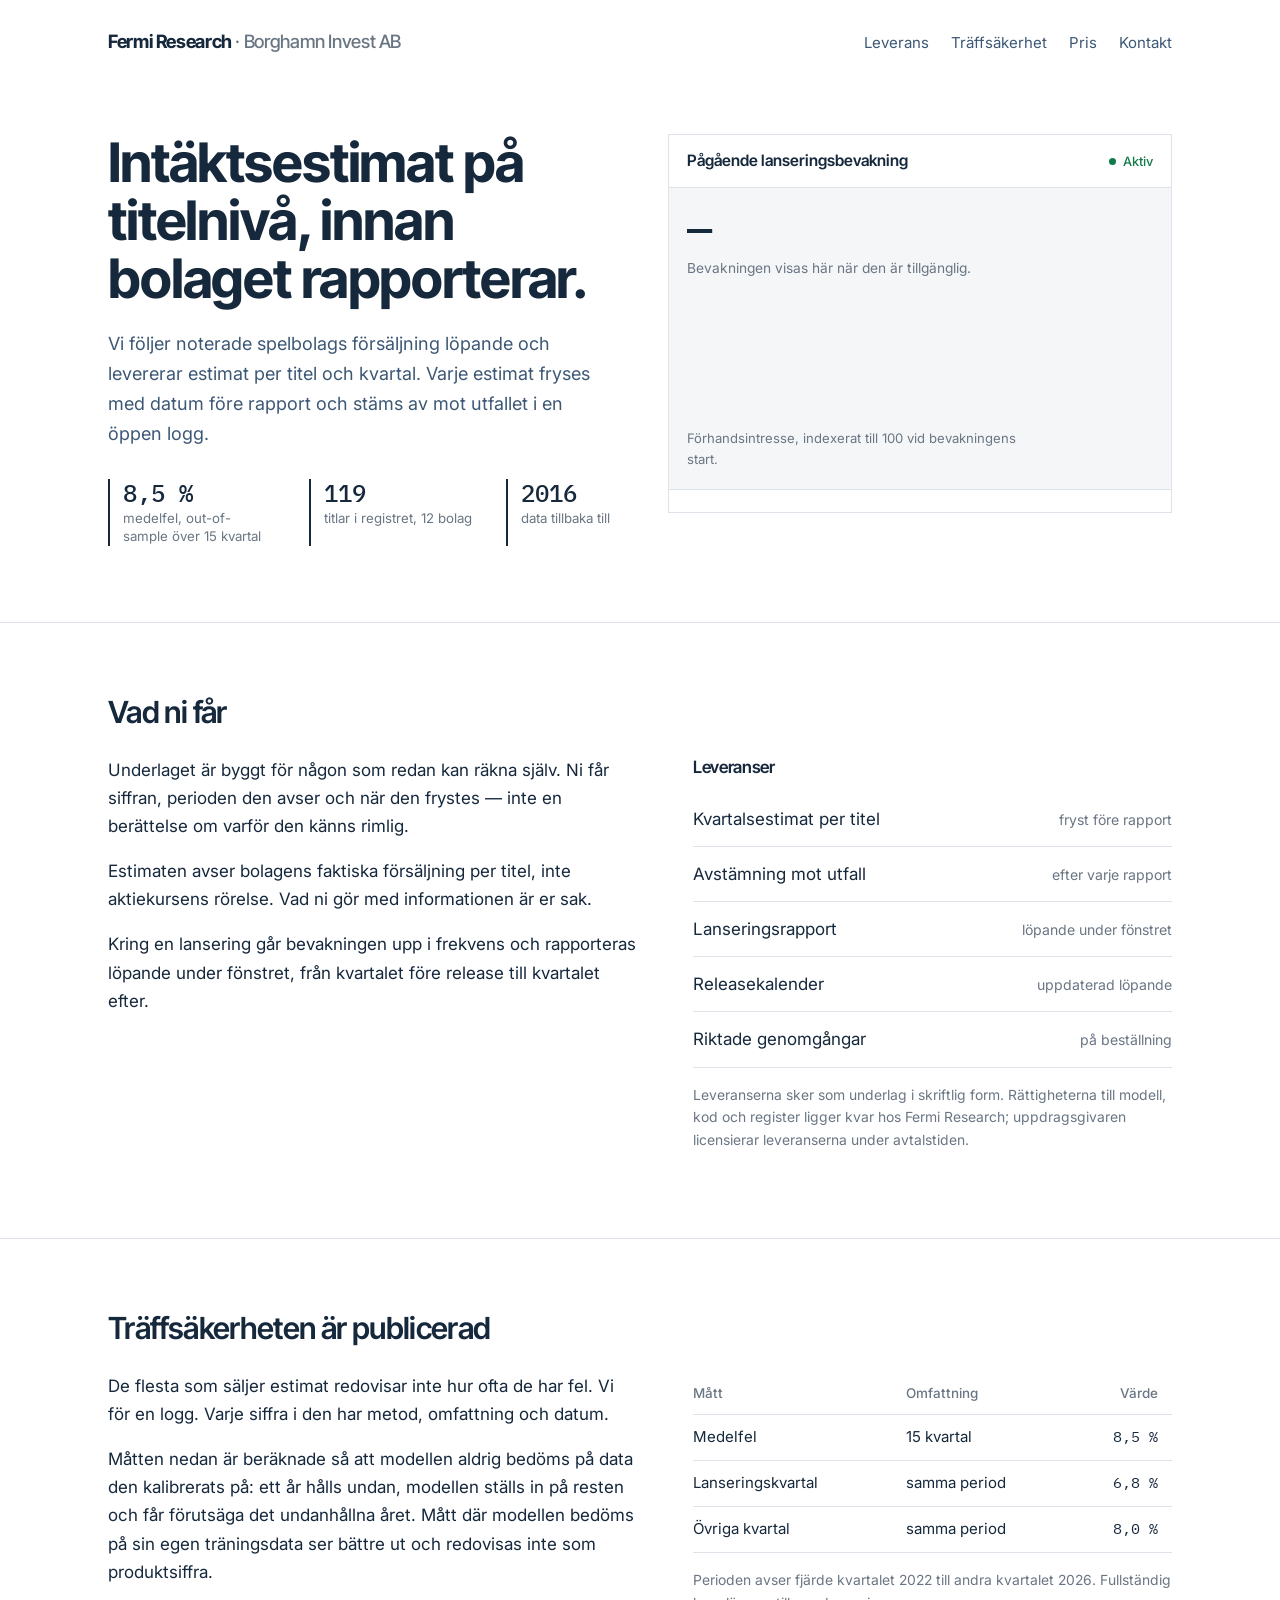
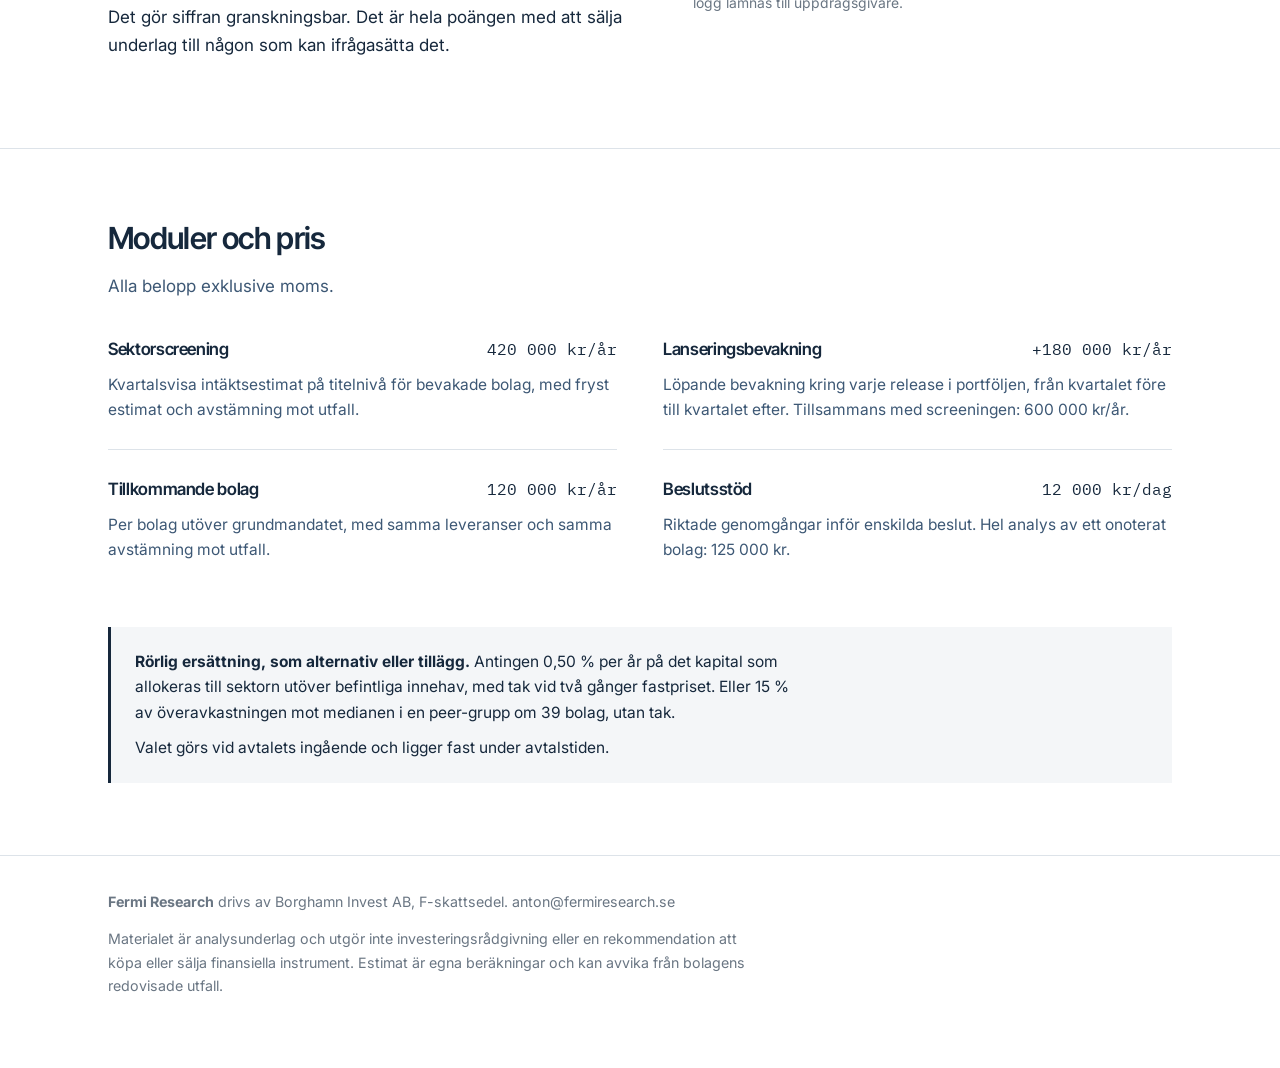
==== index.html @ 78c7215d "Publik hemsida, metodskyddad endpoint" ====
<!DOCTYPE html>
<html lang="sv">
<head>
<meta charset="utf-8">
<meta name="viewport" content="width=device-width, initial-scale=1">
<title>Fermi Research — intäktsestimat för nordiska spelbolag</title>
<meta name="description" content="Intäktsestimat på titelnivå för noterade spelbolag. Fryst före rapport, avstämt mot utfall, med publicerad felmarginal.">
<link rel="preconnect" href="https://fonts.googleapis.com">
<link rel="preconnect" href="https://fonts.gstatic.com" crossorigin>
<link href="https://fonts.googleapis.com/css2?family=Inter+Tight:wght@500;600;700&family=Inter:wght@400;500&family=IBM+Plex+Mono:wght@400;500&display=swap" rel="stylesheet">
<style>
:root{
  --papper:#ffffff; --dis:#f4f6f8; --marin:#16283c; --marin-mjuk:#3d5875;
  --gra:#6a7683; --linje:#dde3e9; --live:#0f7a4a;
}
*{box-sizing:border-box}
html{-webkit-text-size-adjust:100%}
body{margin:0;background:var(--papper);color:var(--marin);
  font:400 17px/1.65 Inter,system-ui,sans-serif;-webkit-font-smoothing:antialiased}
h1,h2,h3{font-family:"Inter Tight",Inter,sans-serif;letter-spacing:-.021em;margin:0}
h1{font-weight:700;font-size:clamp(2.1rem,5vw,3.4rem);line-height:1.06}
h2{font-weight:600;font-size:clamp(1.4rem,3vw,1.9rem);line-height:1.15}
h3{font-weight:600;font-size:1.06rem;line-height:1.3}
p{margin:0 0 1em;max-width:66ch}
a{color:var(--marin);text-decoration-color:var(--linje);text-underline-offset:3px}
a:hover{text-decoration-color:var(--marin)}
:focus-visible{outline:2px solid var(--live);outline-offset:3px}
.num{font-family:"IBM Plex Mono",ui-monospace,monospace;font-variant-numeric:tabular-nums}
.skal{max-width:1120px;margin:0 auto;padding:0 28px}
section{padding:72px 0;border-top:1px solid var(--linje)}

.topp{display:flex;justify-content:space-between;align-items:baseline;gap:20px;
  padding:26px 0;flex-wrap:wrap}
.logo{font-family:"Inter Tight";font-weight:700;font-size:1.15rem;letter-spacing:-.02em}
.logo span{color:var(--gra);font-weight:500}
.topp nav{display:flex;gap:22px;font-size:.94rem}
.topp nav a{text-decoration:none;color:var(--marin-mjuk)}
.topp nav a:hover{color:var(--marin)}

.hero{display:grid;grid-template-columns:1fr 1fr;gap:56px;align-items:start;
  padding:52px 0 76px}
.hero p.ing{font-size:1.13rem;color:var(--marin-mjuk);margin-top:22px}
.marginal{margin-top:30px;display:flex;gap:34px;flex-wrap:wrap}
.marginal div{border-left:2px solid var(--marin);padding-left:13px}
.marginal b{display:block;font-family:"IBM Plex Mono";font-weight:500;
  font-size:1.5rem;line-height:1.2}
.marginal small{color:var(--gra);font-size:.83rem;line-height:1.35;display:block;
  max-width:19ch;margin-top:3px}

.panel{border:1px solid var(--linje);background:var(--dis);margin:0}
.panel-topp{display:flex;justify-content:space-between;align-items:center;gap:12px;
  padding:13px 18px;border-bottom:1px solid var(--linje);background:var(--papper)}
.panel-titel{font-family:"Inter Tight";font-weight:600;font-size:.98rem}
.puls{display:inline-flex;align-items:center;gap:7px;color:var(--live);
  font-size:.8rem;font-weight:500}
.prick{width:7px;height:7px;border-radius:50%;background:var(--live)}
@media (prefers-reduced-motion:no-preference){
  .prick{animation:blink 2.4s ease-in-out infinite}
  @keyframes blink{0%,100%{opacity:1}50%{opacity:.28}}
}
.nedrakning{padding:20px 18px 4px}
.nedrakning .stor{font-family:"IBM Plex Mono";font-size:2.6rem;line-height:1;font-weight:500}
.nedrakning .etikett{color:var(--gra);font-size:.86rem;margin-top:7px}
.graf{padding:16px 18px 18px}
.graf svg{width:100%;height:118px;display:block}
.graf figcaption{color:var(--gra);font-size:.82rem;margin-top:10px;max-width:44ch}
.panel-fot{padding:11px 18px;border-top:1px solid var(--linje);background:var(--papper);
  color:var(--gra);font-size:.79rem}

.leverans{display:grid;grid-template-columns:1.05fr .95fr;gap:56px;align-items:start}
.lista{list-style:none;padding:0;margin:14px 0 0}
.lista li{padding:13px 0;border-bottom:1px solid var(--linje);display:flex;
  justify-content:space-between;gap:20px;align-items:baseline}
.lista li span:last-child{color:var(--gra);font-size:.88rem;white-space:nowrap}

.moduler{display:grid;grid-template-columns:repeat(2,1fr);gap:0 46px}
.modul{padding:26px 0;border-top:1px solid var(--linje)}
.modul:nth-child(-n+2){border-top:0;padding-top:6px}
.modul-topp{display:flex;justify-content:space-between;align-items:baseline;gap:14px}
.pris{font-family:"IBM Plex Mono";font-size:1.02rem;white-space:nowrap}
.modul p{font-size:.97rem;color:var(--marin-mjuk);margin:9px 0 0}
.rorlig{margin-top:38px;padding:22px 24px;background:var(--dis);
  border-left:3px solid var(--marin)}
.rorlig p{font-size:.97rem;margin-bottom:.6em}
.rorlig p:last-child{margin-bottom:0}

table{border-collapse:collapse;width:100%;font-size:.94rem}
th,td{text-align:left;padding:10px 14px 10px 0;border-bottom:1px solid var(--linje)}
th{font-weight:500;color:var(--gra);font-size:.84rem}
.fotnot{color:var(--gra);font-size:.87rem;margin-top:16px}

footer{border-top:1px solid var(--linje);padding:34px 0 56px;color:var(--gra);font-size:.89rem}
footer p{max-width:74ch}

@media (max-width:880px){
  .hero,.leverans{grid-template-columns:1fr;gap:40px}
  .moduler{grid-template-columns:1fr}
  .modul:nth-child(2){border-top:1px solid var(--linje);padding-top:26px}
  section{padding:52px 0}
}
</style>
</head>
<body>

<div class="skal">
  <header class="topp">
    <div class="logo">Fermi Research <span>· Borghamn Invest AB</span></div>
    <nav>
      <a href="#leverans">Leverans</a>
      <a href="#traffsakerhet">Träffsäkerhet</a>
      <a href="#moduler">Pris</a>
      <a href="#kontakt">Kontakt</a>
    </nav>
  </header>
</div>

<div class="skal">
  <div class="hero">
    <div>
      <h1>Intäktsestimat på titelnivå, innan bolaget rapporterar.</h1>
      <p class="ing">Vi följer noterade spelbolags försäljning löpande och
      levererar estimat per titel och kvartal. Varje estimat fryses med datum
      före rapport och stäms av mot utfallet i en öppen logg.</p>
      <div class="marginal">
        <div><b class="num">8,5&nbsp;%</b>
          <small>medelfel, out-of-sample över 15 kvartal</small></div>
        <div><b class="num">119</b>
          <small>titlar i registret, 12 bolag</small></div>
        <div><b class="num">2016</b>
          <small>data tillbaka till</small></div>
      </div>
    </div>

    <figure class="panel" id="bevakning">
      <div class="panel-topp">
        <span class="panel-titel" id="p-titel">Pågående lanseringsbevakning</span>
        <span class="puls"><span class="prick"></span>Aktiv</span>
      </div>
      <div class="nedrakning">
        <div class="stor num" id="p-nedrakning">—</div>
        <div class="etikett" id="p-release">Läser in…</div>
      </div>
      <div class="graf">
        <svg id="p-graf" viewBox="0 0 460 118" preserveAspectRatio="none"
             role="img" aria-label="Förhandsintresse under bevakningsperioden"></svg>
        <figcaption id="p-grafcap">Förhandsintresse, indexerat till 100 vid
        bevakningens start.</figcaption>
      </div>
      <div class="panel-fot" id="p-fot">—</div>
    </figure>
  </div>
</div>

<section id="leverans">
  <div class="skal">
    <h2>Vad ni får</h2>
    <div class="leverans" style="margin-top:26px">
      <div>
        <p>Underlaget är byggt för någon som redan kan räkna själv. Ni får
        siffran, perioden den avser och när den frystes — inte en berättelse
        om varför den känns rimlig.</p>
        <p>Estimaten avser bolagens faktiska försäljning per titel, inte
        aktiekursens rörelse. Vad ni gör med informationen är er sak.</p>
        <p>Kring en lansering går bevakningen upp i frekvens och rapporteras
        löpande under fönstret, från kvartalet före release till kvartalet
        efter.</p>
      </div>
      <div>
        <h3>Leveranser</h3>
        <ul class="lista">
          <li><span>Kvartalsestimat per titel</span><span>fryst före rapport</span></li>
          <li><span>Avstämning mot utfall</span><span>efter varje rapport</span></li>
          <li><span>Lanseringsrapport</span><span>löpande under fönstret</span></li>
          <li><span>Releasekalender</span><span>uppdaterad löpande</span></li>
          <li><span>Riktade genomgångar</span><span>på beställning</span></li>
        </ul>
        <p class="fotnot">Leveranserna sker som underlag i skriftlig form.
        Rättigheterna till modell, kod och register ligger kvar hos Fermi
        Research; uppdragsgivaren licensierar leveranserna under avtalstiden.</p>
      </div>
    </div>
  </div>
</section>

<section id="traffsakerhet">
  <div class="skal">
    <h2>Träffsäkerheten är publicerad</h2>
    <div class="leverans" style="margin-top:26px">
      <div>
        <p>De flesta som säljer estimat redovisar inte hur ofta de har fel.
        Vi för en logg. Varje siffra i den har metod, omfattning och datum.</p>
        <p>Måtten nedan är beräknade så att modellen aldrig bedöms på data den
        kalibrerats på: ett år hålls undan, modellen ställs in på resten och får
        förutsäga det undanhållna året. Mått där modellen bedöms på sin egen
        träningsdata ser bättre ut och redovisas inte som produktsiffra.</p>
        <p>Det gör siffran granskningsbar. Det är hela poängen med att sälja
        underlag till någon som kan ifrågasätta det.</p>
      </div>
      <div>
        <table>
          <tr><th>Mått</th><th>Omfattning</th><th style="text-align:right">Värde</th></tr>
          <tr><td>Medelfel</td><td>15 kvartal</td>
              <td class="num" style="text-align:right">8,5 %</td></tr>
          <tr><td>Lanseringskvartal</td><td>samma period</td>
              <td class="num" style="text-align:right">6,8 %</td></tr>
          <tr><td>Övriga kvartal</td><td>samma period</td>
              <td class="num" style="text-align:right">8,0 %</td></tr>
        </table>
        <p class="fotnot">Perioden avser fjärde kvartalet 2022 till andra
        kvartalet 2026. Fullständig logg lämnas till uppdragsgivare.</p>
      </div>
    </div>
  </div>
</section>

<section id="moduler">
  <div class="skal">
    <h2>Moduler och pris</h2>
    <p style="margin-top:16px;color:var(--marin-mjuk)">Alla belopp exklusive moms.</p>

    <div class="moduler" style="margin-top:30px">
      <div class="modul">
        <div class="modul-topp"><h3>Sektorscreening</h3>
          <span class="pris">420 000 kr/år</span></div>
        <p>Kvartalsvisa intäktsestimat på titelnivå för bevakade bolag, med
        fryst estimat och avstämning mot utfall.</p>
      </div>
      <div class="modul">
        <div class="modul-topp"><h3>Lanseringsbevakning</h3>
          <span class="pris">+180 000 kr/år</span></div>
        <p>Löpande bevakning kring varje release i portföljen, från kvartalet
        före till kvartalet efter. Tillsammans med screeningen: 600 000 kr/år.</p>
      </div>
      <div class="modul">
        <div class="modul-topp"><h3>Tillkommande bolag</h3>
          <span class="pris">120 000 kr/år</span></div>
        <p>Per bolag utöver grundmandatet, med samma leveranser och samma
        avstämning mot utfall.</p>
      </div>
      <div class="modul">
        <div class="modul-topp"><h3>Beslutsstöd</h3>
          <span class="pris">12 000 kr/dag</span></div>
        <p>Riktade genomgångar inför enskilda beslut. Hel analys av ett
        onoterat bolag: 125 000 kr.</p>
      </div>
    </div>

    <div class="rorlig">
      <p><b>Rörlig ersättning, som alternativ eller tillägg.</b> Antingen
      0,50&nbsp;% per år på det kapital som allokeras till sektorn utöver
      befintliga innehav, med tak vid två gånger fastpriset. Eller 15&nbsp;% av
      överavkastningen mot medianen i en peer-grupp om 39 bolag, utan tak.</p>
      <p>Valet görs vid avtalets ingående och ligger fast under avtalstiden.</p>
    </div>
  </div>
</section>

<footer id="kontakt">
  <div class="skal">
    <p><b>Fermi Research</b> drivs av Borghamn Invest AB, F-skattsedel.
    anton@fermiresearch.se</p>
    <p style="margin-top:14px">Materialet är analysunderlag och utgör inte
    investeringsrådgivning eller en rekommendation att köpa eller sälja
    finansiella instrument. Estimat är egna beräkningar och kan avvika från
    bolagens redovisade utfall.</p>
  </div>
</footer>

<script>
const el = id => document.getElementById(id);

function ritaGraf(index){
  const svg = el("p-graf");
  if (!index || index.length < 2){ svg.innerHTML = ""; return; }
  const W = 460, H = 118, m = 10;
  const v = index.map(p => p.i);
  const lo = Math.min(...v), hi = Math.max(...v);
  const spann = Math.max(hi - lo, 1);
  const xy = index.map((p,i) => [
    m + i * (W - 2*m) / (index.length - 1),
    H - m - (p.i - lo) * (H - 2*m) / spann
  ]);
  const d = xy.map((p,i) => (i?"L":"M") + p[0].toFixed(1) + " " + p[1].toFixed(1)).join(" ");
  svg.innerHTML =
    `<path d="${d} L${W-m} ${H-m} L${m} ${H-m} Z" fill="var(--live)" opacity=".07"/>` +
    `<path d="${d}" fill="none" stroke="var(--live)" stroke-width="1.6"
       stroke-linejoin="round" vector-effect="non-scaling-stroke"/>` +
    `<circle cx="${xy.at(-1)[0].toFixed(1)}" cy="${xy.at(-1)[1].toFixed(1)}"
       r="3" fill="var(--live)"/>`;
  const forandring = Math.round(index.at(-1).i - 100);
  el("p-grafcap").textContent = forandring > 0
    ? `Förhandsintresset har stärkts sedan bevakningen inleddes.`
    : `Förhandsintresse under bevakningsperioden.`;
}

async function ladda(){
  try{
    const svar = await fetch("/public/launch", {cache:"no-store"});
    if (!svar.ok) throw new Error(svar.status);
    const b = (await svar.json()).bevakningar || [];
    const t = b.find(x => x.titel === "Transport Fever 3") || b[0];
    if (!t) throw new Error("tom");

    el("p-titel").textContent = t.titel;
    const rel = new Date(t.release);
    const dagar = Math.ceil((rel - new Date()) / 86400000);
    el("p-nedrakning").textContent = Math.abs(dagar);
    el("p-release").textContent = dagar > 0
      ? `dagar till release ${rel.toLocaleDateString("sv-SE")}`
      : `dagar sedan release ${rel.toLocaleDateString("sv-SE")}`;
    el("p-fot").textContent = t.bevakning_start
      ? `Bevakning inledd ${t.bevakning_start}`
      : "Bevakning inledd";
    ritaGraf(t.index);
  } catch(e){
    el("p-release").textContent = "Bevakningen visas här när den är tillgänglig.";
    el("p-fot").textContent = "";
  }
}
ladda();
setInterval(ladda, 300000);
</script>
</body>
</html>
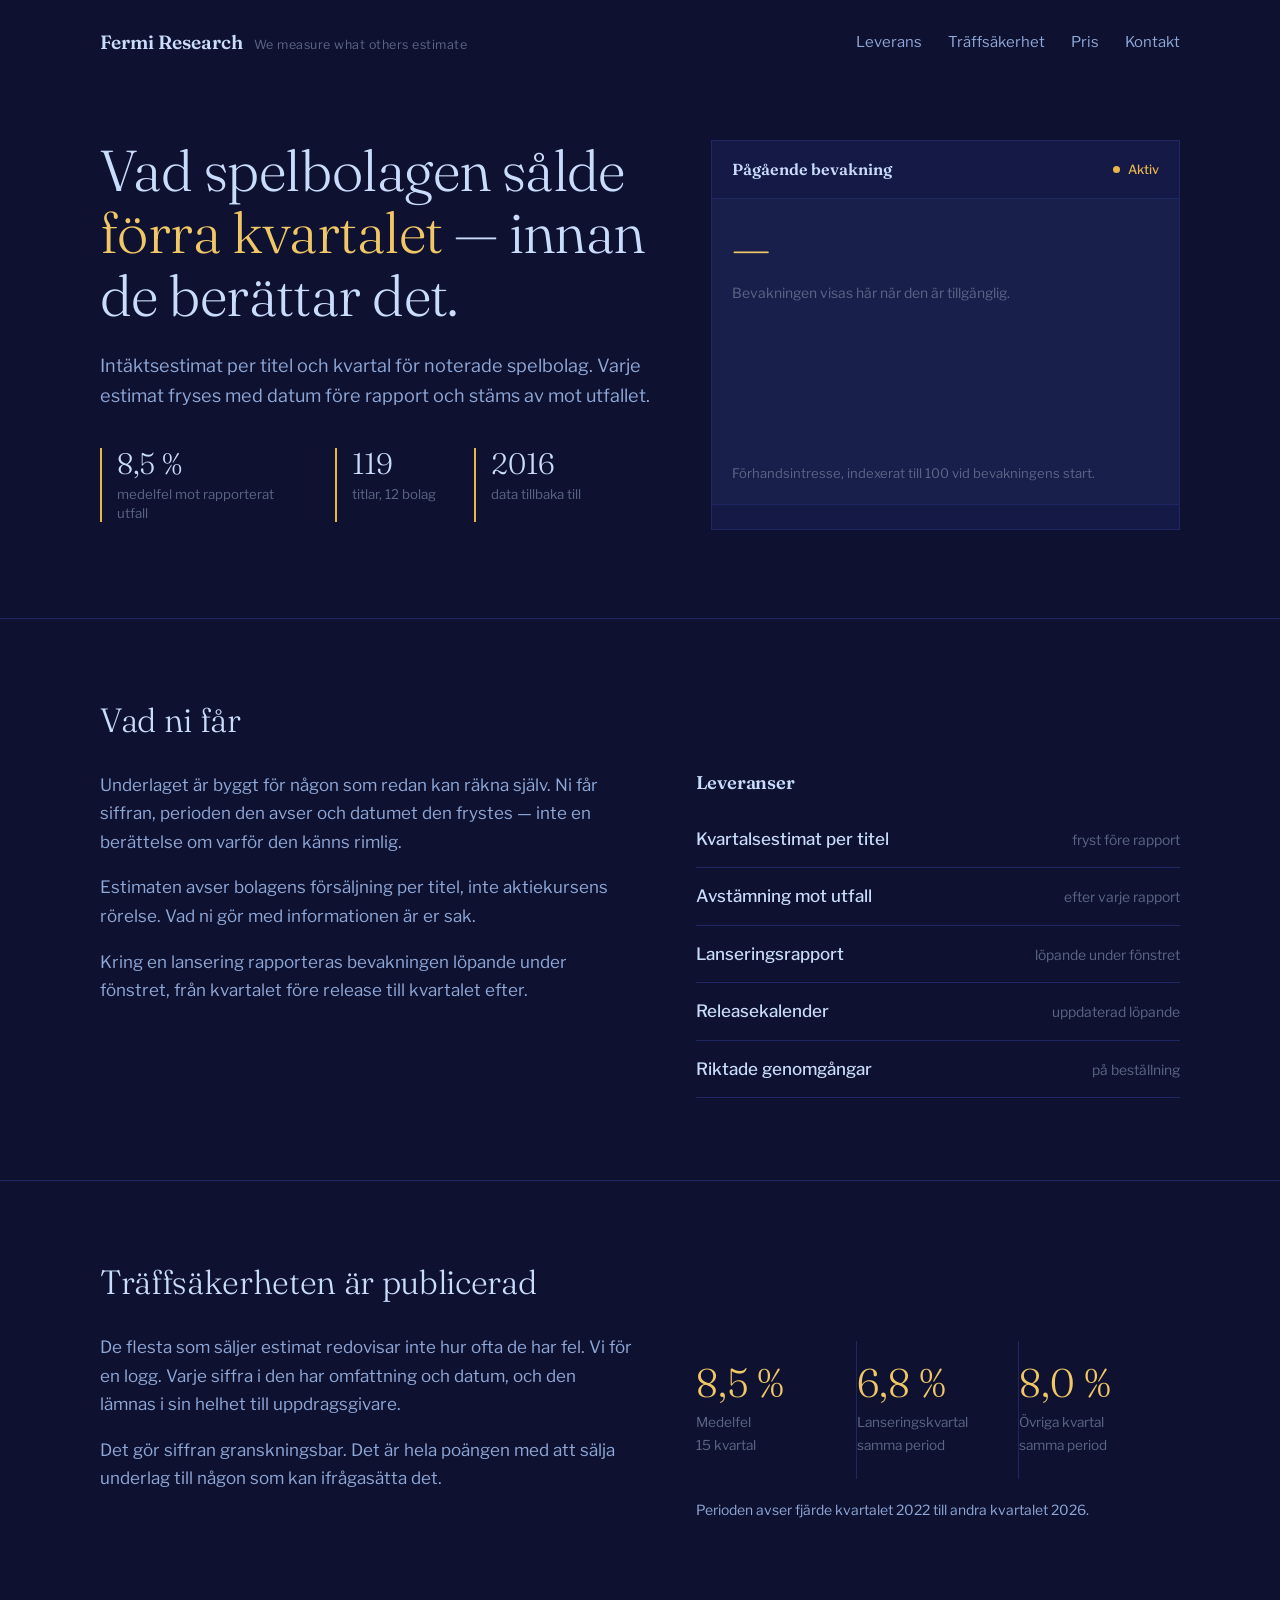
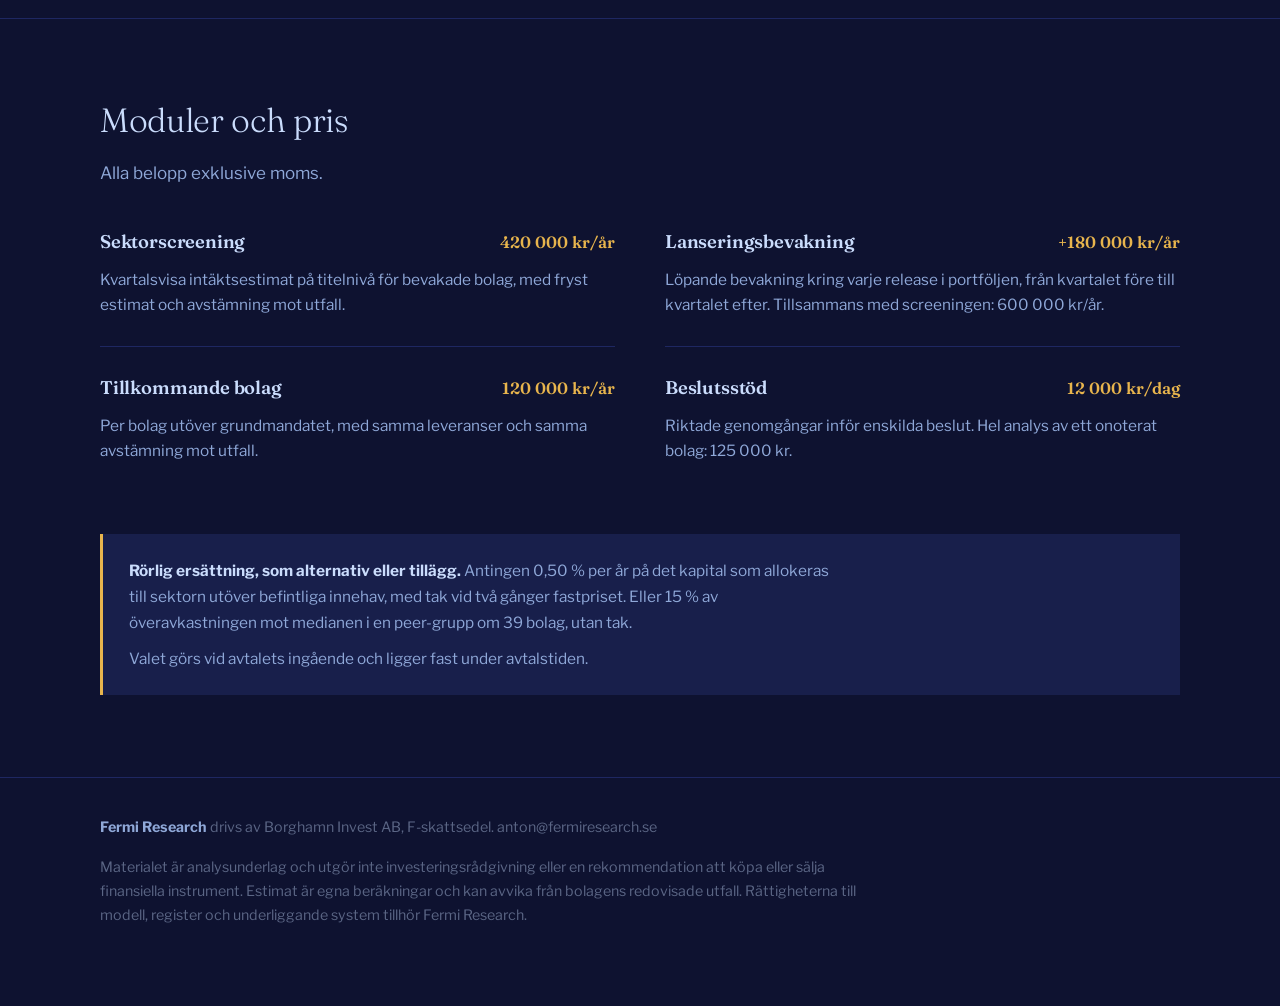
==== commit cba6af1a: "Hemsida i Fermi-tema, metodskyddad endpoint" ====
--- a/index.html
+++ b/index.html
@@ -3,100 +3,116 @@
 <head>
 <meta charset="utf-8">
 <meta name="viewport" content="width=device-width, initial-scale=1">
-<title>Fermi Research — intäktsestimat för nordiska spelbolag</title>
-<meta name="description" content="Intäktsestimat på titelnivå för noterade spelbolag. Fryst före rapport, avstämt mot utfall, med publicerad felmarginal.">
+<title>Fermi Research</title>
+<meta name="description" content="Intäktsestimat på titelnivå för noterade spelbolag. Fryst före rapport, avstämt mot utfall.">
 <link rel="preconnect" href="https://fonts.googleapis.com">
 <link rel="preconnect" href="https://fonts.gstatic.com" crossorigin>
-<link href="https://fonts.googleapis.com/css2?family=Inter+Tight:wght@500;600;700&family=Inter:wght@400;500&family=IBM+Plex+Mono:wght@400;500&display=swap" rel="stylesheet">
+<link href="https://fonts.googleapis.com/css2?family=Fraunces:opsz,wght@9..144,300;9..144,600&family=Libre+Franklin:wght@400;500;600&display=swap" rel="stylesheet">
 <style>
 :root{
-  --papper:#ffffff; --dis:#f4f6f8; --marin:#16283c; --marin-mjuk:#3d5875;
-  --gra:#6a7683; --linje:#dde3e9; --live:#0f7a4a;
+  --bg:#0E1230; --card:#181F4B; --navy:#1E2761; --navy-djup:#141A45;
+  --ice:#CADCFC; --ice-dim:#8FA8D8; --muted:#5B6685;
+  --gold:#E8B54D; --gold-ljus:#F0C766;
 }
 *{box-sizing:border-box}
 html{-webkit-text-size-adjust:100%}
-body{margin:0;background:var(--papper);color:var(--marin);
-  font:400 17px/1.65 Inter,system-ui,sans-serif;-webkit-font-smoothing:antialiased}
-h1,h2,h3{font-family:"Inter Tight",Inter,sans-serif;letter-spacing:-.021em;margin:0}
-h1{font-weight:700;font-size:clamp(2.1rem,5vw,3.4rem);line-height:1.06}
-h2{font-weight:600;font-size:clamp(1.4rem,3vw,1.9rem);line-height:1.15}
-h3{font-weight:600;font-size:1.06rem;line-height:1.3}
-p{margin:0 0 1em;max-width:66ch}
-a{color:var(--marin);text-decoration-color:var(--linje);text-underline-offset:3px}
-a:hover{text-decoration-color:var(--marin)}
-:focus-visible{outline:2px solid var(--live);outline-offset:3px}
-.num{font-family:"IBM Plex Mono",ui-monospace,monospace;font-variant-numeric:tabular-nums}
-.skal{max-width:1120px;margin:0 auto;padding:0 28px}
-section{padding:72px 0;border-top:1px solid var(--linje)}
-
-.topp{display:flex;justify-content:space-between;align-items:baseline;gap:20px;
+body{margin:0;background:var(--bg);color:var(--ice);
+  font:400 17px/1.68 "Libre Franklin",system-ui,sans-serif;
+  -webkit-font-smoothing:antialiased}
+h1,h2,h3{font-family:Fraunces,Georgia,serif;font-weight:300;margin:0;
+  letter-spacing:-.01em}
+h1{font-size:clamp(2.2rem,5.2vw,3.6rem);line-height:1.08}
+h2{font-size:clamp(1.5rem,3vw,2.1rem);line-height:1.18}
+h3{font-size:1.15rem;line-height:1.3;font-weight:600}
+p{margin:0 0 1em;max-width:64ch;color:var(--ice-dim)}
+a{color:var(--ice);text-decoration-color:var(--muted);text-underline-offset:4px}
+a:hover{text-decoration-color:var(--gold)}
+:focus-visible{outline:2px solid var(--gold);outline-offset:3px}
+.num{font-variant-numeric:tabular-nums}
+.skal{max-width:1140px;margin:0 auto;padding:0 30px}
+section{padding:82px 0;border-top:1px solid var(--navy)}
+
+.topp{display:flex;justify-content:space-between;align-items:center;gap:24px;
   padding:26px 0;flex-wrap:wrap}
-.logo{font-family:"Inter Tight";font-weight:700;font-size:1.15rem;letter-spacing:-.02em}
-.logo span{color:var(--gra);font-weight:500}
-.topp nav{display:flex;gap:22px;font-size:.94rem}
-.topp nav a{text-decoration:none;color:var(--marin-mjuk)}
-.topp nav a:hover{color:var(--marin)}
-
-.hero{display:grid;grid-template-columns:1fr 1fr;gap:56px;align-items:start;
-  padding:52px 0 76px}
-.hero p.ing{font-size:1.13rem;color:var(--marin-mjuk);margin-top:22px}
-.marginal{margin-top:30px;display:flex;gap:34px;flex-wrap:wrap}
-.marginal div{border-left:2px solid var(--marin);padding-left:13px}
-.marginal b{display:block;font-family:"IBM Plex Mono";font-weight:500;
-  font-size:1.5rem;line-height:1.2}
-.marginal small{color:var(--gra);font-size:.83rem;line-height:1.35;display:block;
-  max-width:19ch;margin-top:3px}
-
-.panel{border:1px solid var(--linje);background:var(--dis);margin:0}
+.logo{display:flex;align-items:baseline;gap:11px}
+.logo b{font-family:Fraunces;font-weight:600;font-size:1.2rem;color:var(--ice)}
+.logo i{font-style:normal;font-size:.78rem;color:var(--muted);
+  letter-spacing:.04em}
+.topp nav{display:flex;gap:26px;font-size:.93rem}
+.topp nav a{text-decoration:none;color:var(--ice-dim)}
+.topp nav a:hover{color:var(--gold)}
+
+.hero{display:grid;grid-template-columns:1.08fr .92fr;gap:60px;align-items:start;
+  padding:56px 0 88px}
+.hero h1 em{font-style:normal;color:var(--gold-ljus)}
+.hero p.ing{font-size:1.13rem;margin-top:24px;color:var(--ice-dim)}
+.nyckel{margin-top:36px;display:flex;gap:38px;flex-wrap:wrap}
+.nyckel div{border-left:2px solid var(--gold);padding-left:15px}
+.nyckel b{display:block;font-family:Fraunces;font-weight:300;font-size:1.85rem;
+  line-height:1.1;color:var(--ice)}
+.nyckel small{color:var(--muted);font-size:.83rem;line-height:1.4;display:block;
+  max-width:20ch;margin-top:5px}
+
+.panel{background:var(--card);border:1px solid var(--navy);margin:0}
 .panel-topp{display:flex;justify-content:space-between;align-items:center;gap:12px;
-  padding:13px 18px;border-bottom:1px solid var(--linje);background:var(--papper)}
-.panel-titel{font-family:"Inter Tight";font-weight:600;font-size:.98rem}
-.puls{display:inline-flex;align-items:center;gap:7px;color:var(--live);
-  font-size:.8rem;font-weight:500}
-.prick{width:7px;height:7px;border-radius:50%;background:var(--live)}
+  padding:15px 20px;border-bottom:1px solid var(--navy);background:var(--navy-djup)}
+.panel-titel{font-family:Fraunces;font-weight:600;font-size:1rem;color:var(--ice)}
+.puls{display:inline-flex;align-items:center;gap:8px;color:var(--gold);
+  font-size:.79rem;font-weight:500}
+.prick{width:7px;height:7px;border-radius:50%;background:var(--gold)}
 @media (prefers-reduced-motion:no-preference){
-  .prick{animation:blink 2.4s ease-in-out infinite}
-  @keyframes blink{0%,100%{opacity:1}50%{opacity:.28}}
-}
-.nedrakning{padding:20px 18px 4px}
-.nedrakning .stor{font-family:"IBM Plex Mono";font-size:2.6rem;line-height:1;font-weight:500}
-.nedrakning .etikett{color:var(--gra);font-size:.86rem;margin-top:7px}
-.graf{padding:16px 18px 18px}
-.graf svg{width:100%;height:118px;display:block}
-.graf figcaption{color:var(--gra);font-size:.82rem;margin-top:10px;max-width:44ch}
-.panel-fot{padding:11px 18px;border-top:1px solid var(--linje);background:var(--papper);
-  color:var(--gra);font-size:.79rem}
-
-.leverans{display:grid;grid-template-columns:1.05fr .95fr;gap:56px;align-items:start}
-.lista{list-style:none;padding:0;margin:14px 0 0}
-.lista li{padding:13px 0;border-bottom:1px solid var(--linje);display:flex;
-  justify-content:space-between;gap:20px;align-items:baseline}
-.lista li span:last-child{color:var(--gra);font-size:.88rem;white-space:nowrap}
-
-.moduler{display:grid;grid-template-columns:repeat(2,1fr);gap:0 46px}
-.modul{padding:26px 0;border-top:1px solid var(--linje)}
-.modul:nth-child(-n+2){border-top:0;padding-top:6px}
-.modul-topp{display:flex;justify-content:space-between;align-items:baseline;gap:14px}
-.pris{font-family:"IBM Plex Mono";font-size:1.02rem;white-space:nowrap}
-.modul p{font-size:.97rem;color:var(--marin-mjuk);margin:9px 0 0}
-.rorlig{margin-top:38px;padding:22px 24px;background:var(--dis);
-  border-left:3px solid var(--marin)}
-.rorlig p{font-size:.97rem;margin-bottom:.6em}
+  .prick{animation:blink 2.6s ease-in-out infinite}
+  @keyframes blink{0%,100%{opacity:1}50%{opacity:.25}}
+}
+.ned{padding:24px 20px 8px}
+.ned .stor{font-family:Fraunces;font-weight:300;font-size:3.1rem;line-height:1;
+  color:var(--gold-ljus)}
+.ned .etikett{color:var(--muted);font-size:.87rem;margin-top:9px}
+.graf{padding:14px 20px 20px}
+.graf svg{width:100%;height:124px;display:block}
+.graf figcaption{color:var(--muted);font-size:.82rem;margin-top:11px;max-width:42ch}
+.panel-fot{padding:12px 20px;border-top:1px solid var(--navy);
+  background:var(--navy-djup);color:var(--muted);font-size:.79rem}
+
+.tva{display:grid;grid-template-columns:1.05fr .95fr;gap:60px;align-items:start}
+.lista{list-style:none;padding:0;margin:16px 0 0}
+.lista li{padding:14px 0;border-bottom:1px solid var(--navy);display:flex;
+  justify-content:space-between;gap:22px;align-items:baseline}
+.lista li b{font-weight:500;color:var(--ice)}
+.lista li span{color:var(--muted);font-size:.87rem;white-space:nowrap}
+
+.siffror{display:flex;gap:0;flex-wrap:wrap;margin-top:8px}
+.siffror div{flex:1 1 150px;padding:22px 24px 22px 0;border-right:1px solid var(--navy)}
+.siffror div:last-child{border-right:0}
+.siffror b{display:block;font-family:Fraunces;font-weight:300;font-size:2.5rem;
+  line-height:1;color:var(--gold-ljus)}
+.siffror small{display:block;color:var(--muted);font-size:.85rem;margin-top:8px}
+
+.moduler{display:grid;grid-template-columns:repeat(2,1fr);gap:0 50px}
+.modul{padding:28px 0;border-top:1px solid var(--navy)}
+.modul:nth-child(-n+2){border-top:0;padding-top:8px}
+.modul-topp{display:flex;justify-content:space-between;align-items:baseline;gap:16px}
+.pris{font-family:Fraunces;font-weight:600;font-size:1.02rem;color:var(--gold);
+  white-space:nowrap}
+.modul p{font-size:.96rem;margin:10px 0 0}
+.rorlig{margin-top:42px;padding:24px 26px;background:var(--card);
+  border-left:3px solid var(--gold)}
+.rorlig p{font-size:.96rem;margin-bottom:.65em}
 .rorlig p:last-child{margin-bottom:0}
-
-table{border-collapse:collapse;width:100%;font-size:.94rem}
-th,td{text-align:left;padding:10px 14px 10px 0;border-bottom:1px solid var(--linje)}
-th{font-weight:500;color:var(--gra);font-size:.84rem}
-.fotnot{color:var(--gra);font-size:.87rem;margin-top:16px}
-
-footer{border-top:1px solid var(--linje);padding:34px 0 56px;color:var(--gra);font-size:.89rem}
-footer p{max-width:74ch}
-
-@media (max-width:880px){
-  .hero,.leverans{grid-template-columns:1fr;gap:40px}
+.rorlig b{color:var(--ice)}
+
+footer{border-top:1px solid var(--navy);padding:38px 0 64px;color:var(--muted);
+  font-size:.89rem}
+footer p{max-width:76ch;color:var(--muted)}
+footer b{color:var(--ice-dim)}
+
+@media (max-width:900px){
+  .hero,.tva{grid-template-columns:1fr;gap:44px}
   .moduler{grid-template-columns:1fr}
-  .modul:nth-child(2){border-top:1px solid var(--linje);padding-top:26px}
-  section{padding:52px 0}
+  .modul:nth-child(2){border-top:1px solid var(--navy);padding-top:28px}
+  .siffror div{border-right:0;border-bottom:1px solid var(--navy);flex-basis:100%}
+  .siffror div:last-child{border-bottom:0}
+  section{padding:58px 0}
 }
 </style>
 </head>
@@ -104,10 +120,13 @@
 
 <div class="skal">
   <header class="topp">
-    <div class="logo">Fermi Research <span>· Borghamn Invest AB</span></div>
+    <div class="logo">
+      <b>Fermi Research</b>
+      <i>We measure what others estimate</i>
+    </div>
     <nav>
       <a href="#leverans">Leverans</a>
-      <a href="#traffsakerhet">Träffsäkerhet</a>
+      <a href="#traff">Träffsäkerhet</a>
       <a href="#moduler">Pris</a>
       <a href="#kontakt">Kontakt</a>
     </nav>
@@ -117,33 +136,29 @@
 <div class="skal">
   <div class="hero">
     <div>
-      <h1>Intäktsestimat på titelnivå, innan bolaget rapporterar.</h1>
-      <p class="ing">Vi följer noterade spelbolags försäljning löpande och
-      levererar estimat per titel och kvartal. Varje estimat fryses med datum
-      före rapport och stäms av mot utfallet i en öppen logg.</p>
-      <div class="marginal">
-        <div><b class="num">8,5&nbsp;%</b>
-          <small>medelfel, out-of-sample över 15 kvartal</small></div>
-        <div><b class="num">119</b>
-          <small>titlar i registret, 12 bolag</small></div>
-        <div><b class="num">2016</b>
-          <small>data tillbaka till</small></div>
+      <h1>Vad spelbolagen sålde <em>förra kvartalet</em> — innan de berättar det.</h1>
+      <p class="ing">Intäktsestimat per titel och kvartal för noterade spelbolag.
+      Varje estimat fryses med datum före rapport och stäms av mot utfallet.</p>
+      <div class="nyckel">
+        <div><b class="num">8,5&nbsp;%</b><small>medelfel mot rapporterat utfall</small></div>
+        <div><b class="num">119</b><small>titlar, 12 bolag</small></div>
+        <div><b class="num">2016</b><small>data tillbaka till</small></div>
       </div>
     </div>
 
     <figure class="panel" id="bevakning">
       <div class="panel-topp">
-        <span class="panel-titel" id="p-titel">Pågående lanseringsbevakning</span>
+        <span class="panel-titel" id="p-titel">Pågående bevakning</span>
         <span class="puls"><span class="prick"></span>Aktiv</span>
       </div>
-      <div class="nedrakning">
-        <div class="stor num" id="p-nedrakning">—</div>
-        <div class="etikett" id="p-release">Läser in…</div>
+      <div class="ned">
+        <div class="stor num" id="p-ned">—</div>
+        <div class="etikett" id="p-rel">Läser in…</div>
       </div>
       <div class="graf">
-        <svg id="p-graf" viewBox="0 0 460 118" preserveAspectRatio="none"
+        <svg id="p-graf" viewBox="0 0 460 124" preserveAspectRatio="none"
              role="img" aria-label="Förhandsintresse under bevakningsperioden"></svg>
-        <figcaption id="p-grafcap">Förhandsintresse, indexerat till 100 vid
+        <figcaption id="p-cap">Förhandsintresse, indexerat till 100 vid
         bevakningens start.</figcaption>
       </div>
       <div class="panel-fot" id="p-fot">—</div>
@@ -154,60 +169,49 @@
 <section id="leverans">
   <div class="skal">
     <h2>Vad ni får</h2>
-    <div class="leverans" style="margin-top:26px">
+    <div class="tva" style="margin-top:30px">
       <div>
         <p>Underlaget är byggt för någon som redan kan räkna själv. Ni får
-        siffran, perioden den avser och när den frystes — inte en berättelse
-        om varför den känns rimlig.</p>
-        <p>Estimaten avser bolagens faktiska försäljning per titel, inte
-        aktiekursens rörelse. Vad ni gör med informationen är er sak.</p>
-        <p>Kring en lansering går bevakningen upp i frekvens och rapporteras
-        löpande under fönstret, från kvartalet före release till kvartalet
-        efter.</p>
+        siffran, perioden den avser och datumet den frystes — inte en
+        berättelse om varför den känns rimlig.</p>
+        <p>Estimaten avser bolagens försäljning per titel, inte aktiekursens
+        rörelse. Vad ni gör med informationen är er sak.</p>
+        <p>Kring en lansering rapporteras bevakningen löpande under fönstret,
+        från kvartalet före release till kvartalet efter.</p>
       </div>
       <div>
         <h3>Leveranser</h3>
         <ul class="lista">
-          <li><span>Kvartalsestimat per titel</span><span>fryst före rapport</span></li>
-          <li><span>Avstämning mot utfall</span><span>efter varje rapport</span></li>
-          <li><span>Lanseringsrapport</span><span>löpande under fönstret</span></li>
-          <li><span>Releasekalender</span><span>uppdaterad löpande</span></li>
-          <li><span>Riktade genomgångar</span><span>på beställning</span></li>
+          <li><b>Kvartalsestimat per titel</b><span>fryst före rapport</span></li>
+          <li><b>Avstämning mot utfall</b><span>efter varje rapport</span></li>
+          <li><b>Lanseringsrapport</b><span>löpande under fönstret</span></li>
+          <li><b>Releasekalender</b><span>uppdaterad löpande</span></li>
+          <li><b>Riktade genomgångar</b><span>på beställning</span></li>
         </ul>
-        <p class="fotnot">Leveranserna sker som underlag i skriftlig form.
-        Rättigheterna till modell, kod och register ligger kvar hos Fermi
-        Research; uppdragsgivaren licensierar leveranserna under avtalstiden.</p>
       </div>
     </div>
   </div>
 </section>
 
-<section id="traffsakerhet">
+<section id="traff">
   <div class="skal">
     <h2>Träffsäkerheten är publicerad</h2>
-    <div class="leverans" style="margin-top:26px">
+    <div class="tva" style="margin-top:30px">
       <div>
         <p>De flesta som säljer estimat redovisar inte hur ofta de har fel.
-        Vi för en logg. Varje siffra i den har metod, omfattning och datum.</p>
-        <p>Måtten nedan är beräknade så att modellen aldrig bedöms på data den
-        kalibrerats på: ett år hålls undan, modellen ställs in på resten och får
-        förutsäga det undanhållna året. Mått där modellen bedöms på sin egen
-        träningsdata ser bättre ut och redovisas inte som produktsiffra.</p>
+        Vi för en logg. Varje siffra i den har omfattning och datum, och den
+        lämnas i sin helhet till uppdragsgivare.</p>
         <p>Det gör siffran granskningsbar. Det är hela poängen med att sälja
         underlag till någon som kan ifrågasätta det.</p>
       </div>
       <div>
-        <table>
-          <tr><th>Mått</th><th>Omfattning</th><th style="text-align:right">Värde</th></tr>
-          <tr><td>Medelfel</td><td>15 kvartal</td>
-              <td class="num" style="text-align:right">8,5 %</td></tr>
-          <tr><td>Lanseringskvartal</td><td>samma period</td>
-              <td class="num" style="text-align:right">6,8 %</td></tr>
-          <tr><td>Övriga kvartal</td><td>samma period</td>
-              <td class="num" style="text-align:right">8,0 %</td></tr>
-        </table>
-        <p class="fotnot">Perioden avser fjärde kvartalet 2022 till andra
-        kvartalet 2026. Fullständig logg lämnas till uppdragsgivare.</p>
+        <div class="siffror">
+          <div><b class="num">8,5 %</b><small>Medelfel<br>15 kvartal</small></div>
+          <div><b class="num">6,8 %</b><small>Lanseringskvartal<br>samma period</small></div>
+          <div><b class="num">8,0 %</b><small>Övriga kvartal<br>samma period</small></div>
+        </div>
+        <p style="font-size:.87rem;margin-top:20px">Perioden avser fjärde
+        kvartalet 2022 till andra kvartalet 2026.</p>
       </div>
     </div>
   </div>
@@ -216,9 +220,9 @@
 <section id="moduler">
   <div class="skal">
     <h2>Moduler och pris</h2>
-    <p style="margin-top:16px;color:var(--marin-mjuk)">Alla belopp exklusive moms.</p>
-
-    <div class="moduler" style="margin-top:30px">
+    <p style="margin-top:18px">Alla belopp exklusive moms.</p>
+
+    <div class="moduler" style="margin-top:34px">
       <div class="modul">
         <div class="modul-topp"><h3>Sektorscreening</h3>
           <span class="pris">420 000 kr/år</span></div>
@@ -259,61 +263,58 @@
   <div class="skal">
     <p><b>Fermi Research</b> drivs av Borghamn Invest AB, F-skattsedel.
     anton@fermiresearch.se</p>
-    <p style="margin-top:14px">Materialet är analysunderlag och utgör inte
+    <p style="margin-top:16px">Materialet är analysunderlag och utgör inte
     investeringsrådgivning eller en rekommendation att köpa eller sälja
     finansiella instrument. Estimat är egna beräkningar och kan avvika från
-    bolagens redovisade utfall.</p>
+    bolagens redovisade utfall. Rättigheterna till modell, register och
+    underliggande system tillhör Fermi Research.</p>
   </div>
 </footer>
 
 <script>
 const el = id => document.getElementById(id);
 
-function ritaGraf(index){
+function rita(index){
   const svg = el("p-graf");
   if (!index || index.length < 2){ svg.innerHTML = ""; return; }
-  const W = 460, H = 118, m = 10;
-  const v = index.map(p => p.i);
-  const lo = Math.min(...v), hi = Math.max(...v);
-  const spann = Math.max(hi - lo, 1);
-  const xy = index.map((p,i) => [
-    m + i * (W - 2*m) / (index.length - 1),
-    H - m - (p.i - lo) * (H - 2*m) / spann
-  ]);
-  const d = xy.map((p,i) => (i?"L":"M") + p[0].toFixed(1) + " " + p[1].toFixed(1)).join(" ");
-  svg.innerHTML =
-    `<path d="${d} L${W-m} ${H-m} L${m} ${H-m} Z" fill="var(--live)" opacity=".07"/>` +
-    `<path d="${d}" fill="none" stroke="var(--live)" stroke-width="1.6"
-       stroke-linejoin="round" vector-effect="non-scaling-stroke"/>` +
+  const W=460,H=124,m=11;
+  const v=index.map(p=>p.i), lo=Math.min(...v), hi=Math.max(...v);
+  const sp=Math.max(hi-lo,1);
+  const xy=index.map((p,i)=>[m+i*(W-2*m)/(index.length-1),
+                             H-m-(p.i-lo)*(H-2*m)/sp]);
+  const d=xy.map((p,i)=>(i?"L":"M")+p[0].toFixed(1)+" "+p[1].toFixed(1)).join(" ");
+  svg.innerHTML=
+    `<defs><linearGradient id="g" x1="0" y1="0" x2="0" y2="1">
+      <stop offset="0%" stop-color="#E8B54D" stop-opacity=".22"/>
+      <stop offset="100%" stop-color="#E8B54D" stop-opacity="0"/>
+     </linearGradient></defs>`+
+    `<path d="${d} L${W-m} ${H-m} L${m} ${H-m} Z" fill="url(#g)"/>`+
+    `<path d="${d}" fill="none" stroke="#F0C766" stroke-width="1.7"
+      stroke-linejoin="round" vector-effect="non-scaling-stroke"/>`+
     `<circle cx="${xy.at(-1)[0].toFixed(1)}" cy="${xy.at(-1)[1].toFixed(1)}"
-       r="3" fill="var(--live)"/>`;
-  const forandring = Math.round(index.at(-1).i - 100);
-  el("p-grafcap").textContent = forandring > 0
-    ? `Förhandsintresset har stärkts sedan bevakningen inleddes.`
-    : `Förhandsintresse under bevakningsperioden.`;
+      r="3.4" fill="#F0C766"/>`;
+  if (index.at(-1).i > 100)
+    el("p-cap").textContent = "Förhandsintresset har stärkts sedan bevakningen inleddes.";
 }
 
 async function ladda(){
   try{
-    const svar = await fetch("/public/launch", {cache:"no-store"});
-    if (!svar.ok) throw new Error(svar.status);
-    const b = (await svar.json()).bevakningar || [];
-    const t = b.find(x => x.titel === "Transport Fever 3") || b[0];
-    if (!t) throw new Error("tom");
-
+    const r = await fetch("/public/launch",{cache:"no-store"});
+    if(!r.ok) throw 0;
+    const b = (await r.json()).bevakningar || [];
+    if(!b.length) throw 0;
+    const t = b[0];
     el("p-titel").textContent = t.titel;
     const rel = new Date(t.release);
-    const dagar = Math.ceil((rel - new Date()) / 86400000);
-    el("p-nedrakning").textContent = Math.abs(dagar);
-    el("p-release").textContent = dagar > 0
-      ? `dagar till release ${rel.toLocaleDateString("sv-SE")}`
-      : `dagar sedan release ${rel.toLocaleDateString("sv-SE")}`;
+    const dagar = Math.ceil((rel - new Date())/86400000);
+    el("p-ned").textContent = Math.abs(dagar);
+    el("p-rel").textContent = (dagar>0 ? "dagar till release " : "dagar sedan release ")
+      + rel.toLocaleDateString("sv-SE");
     el("p-fot").textContent = t.bevakning_start
-      ? `Bevakning inledd ${t.bevakning_start}`
-      : "Bevakning inledd";
-    ritaGraf(t.index);
-  } catch(e){
-    el("p-release").textContent = "Bevakningen visas här när den är tillgänglig.";
+      ? "Bevakning inledd " + t.bevakning_start : "Bevakning inledd";
+    rita(t.index);
+  }catch(e){
+    el("p-rel").textContent = "Bevakningen visas här när den är tillgänglig.";
     el("p-fot").textContent = "";
   }
 }
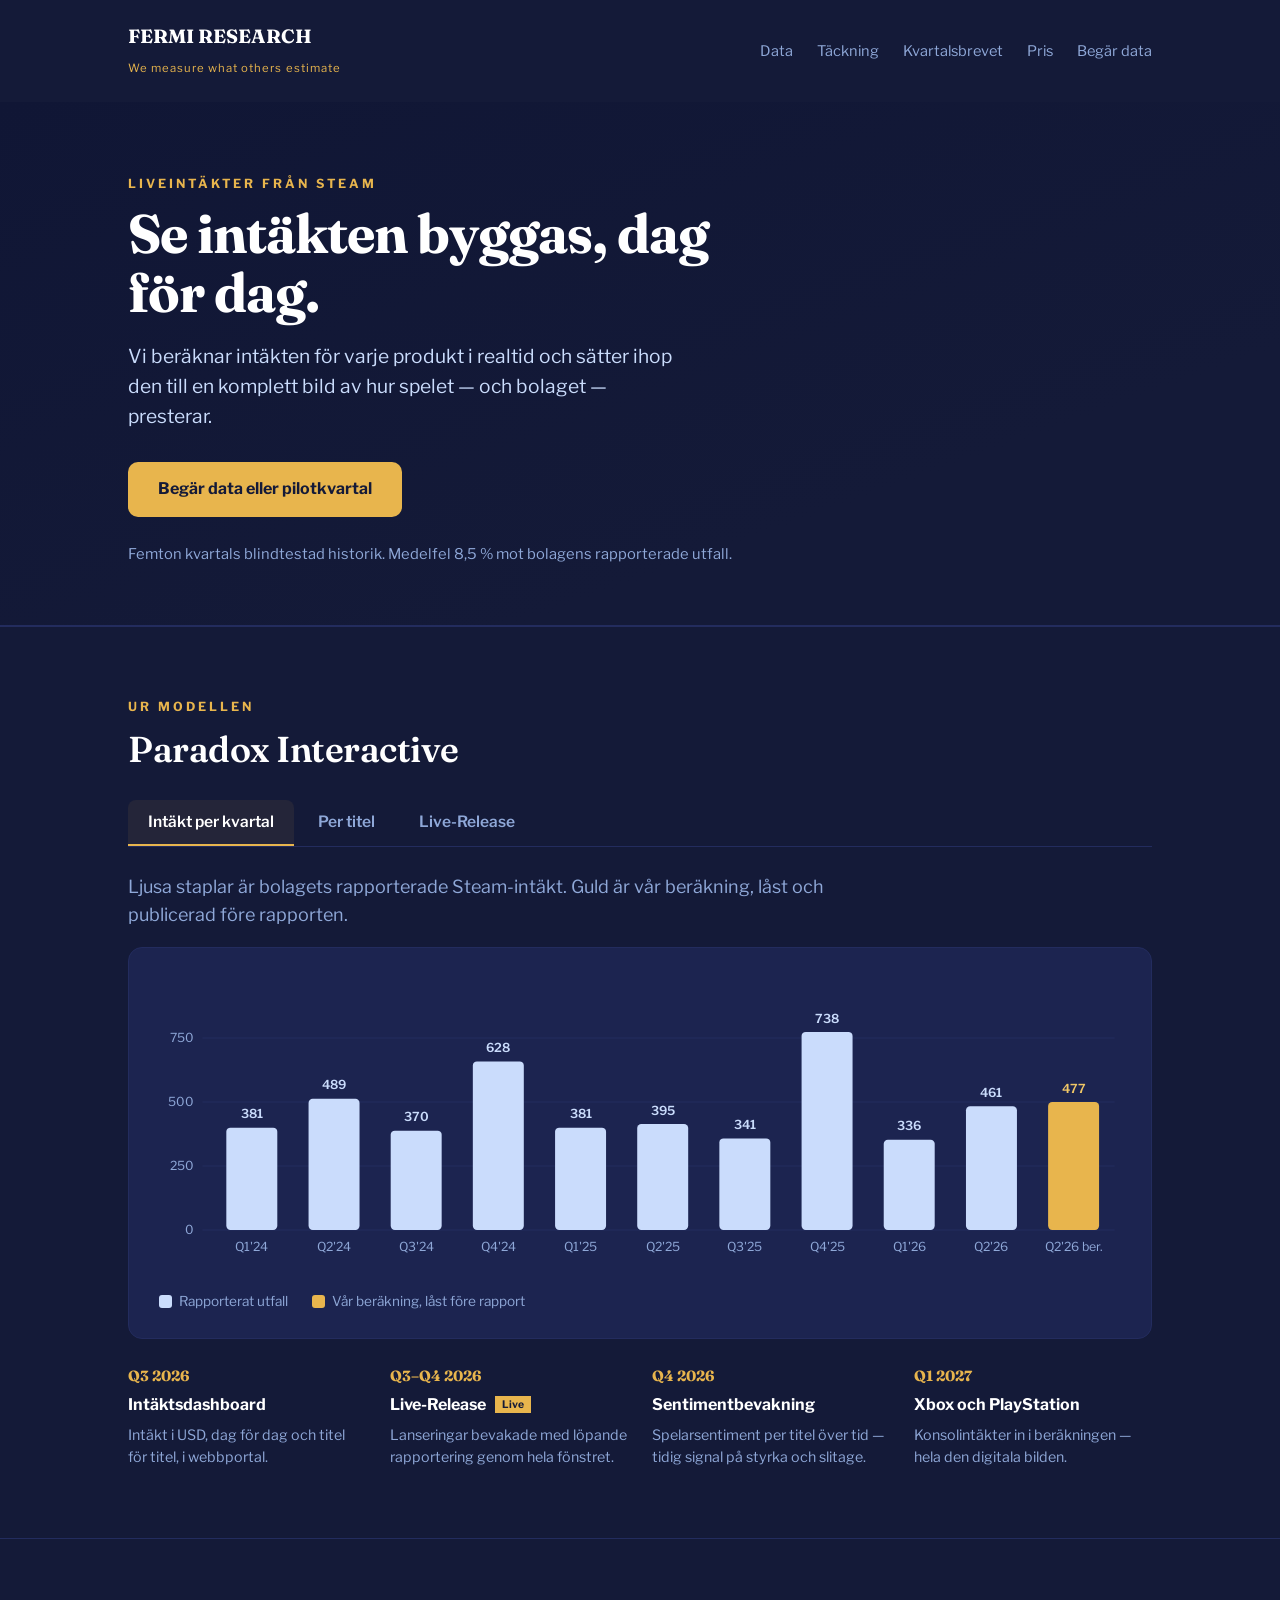
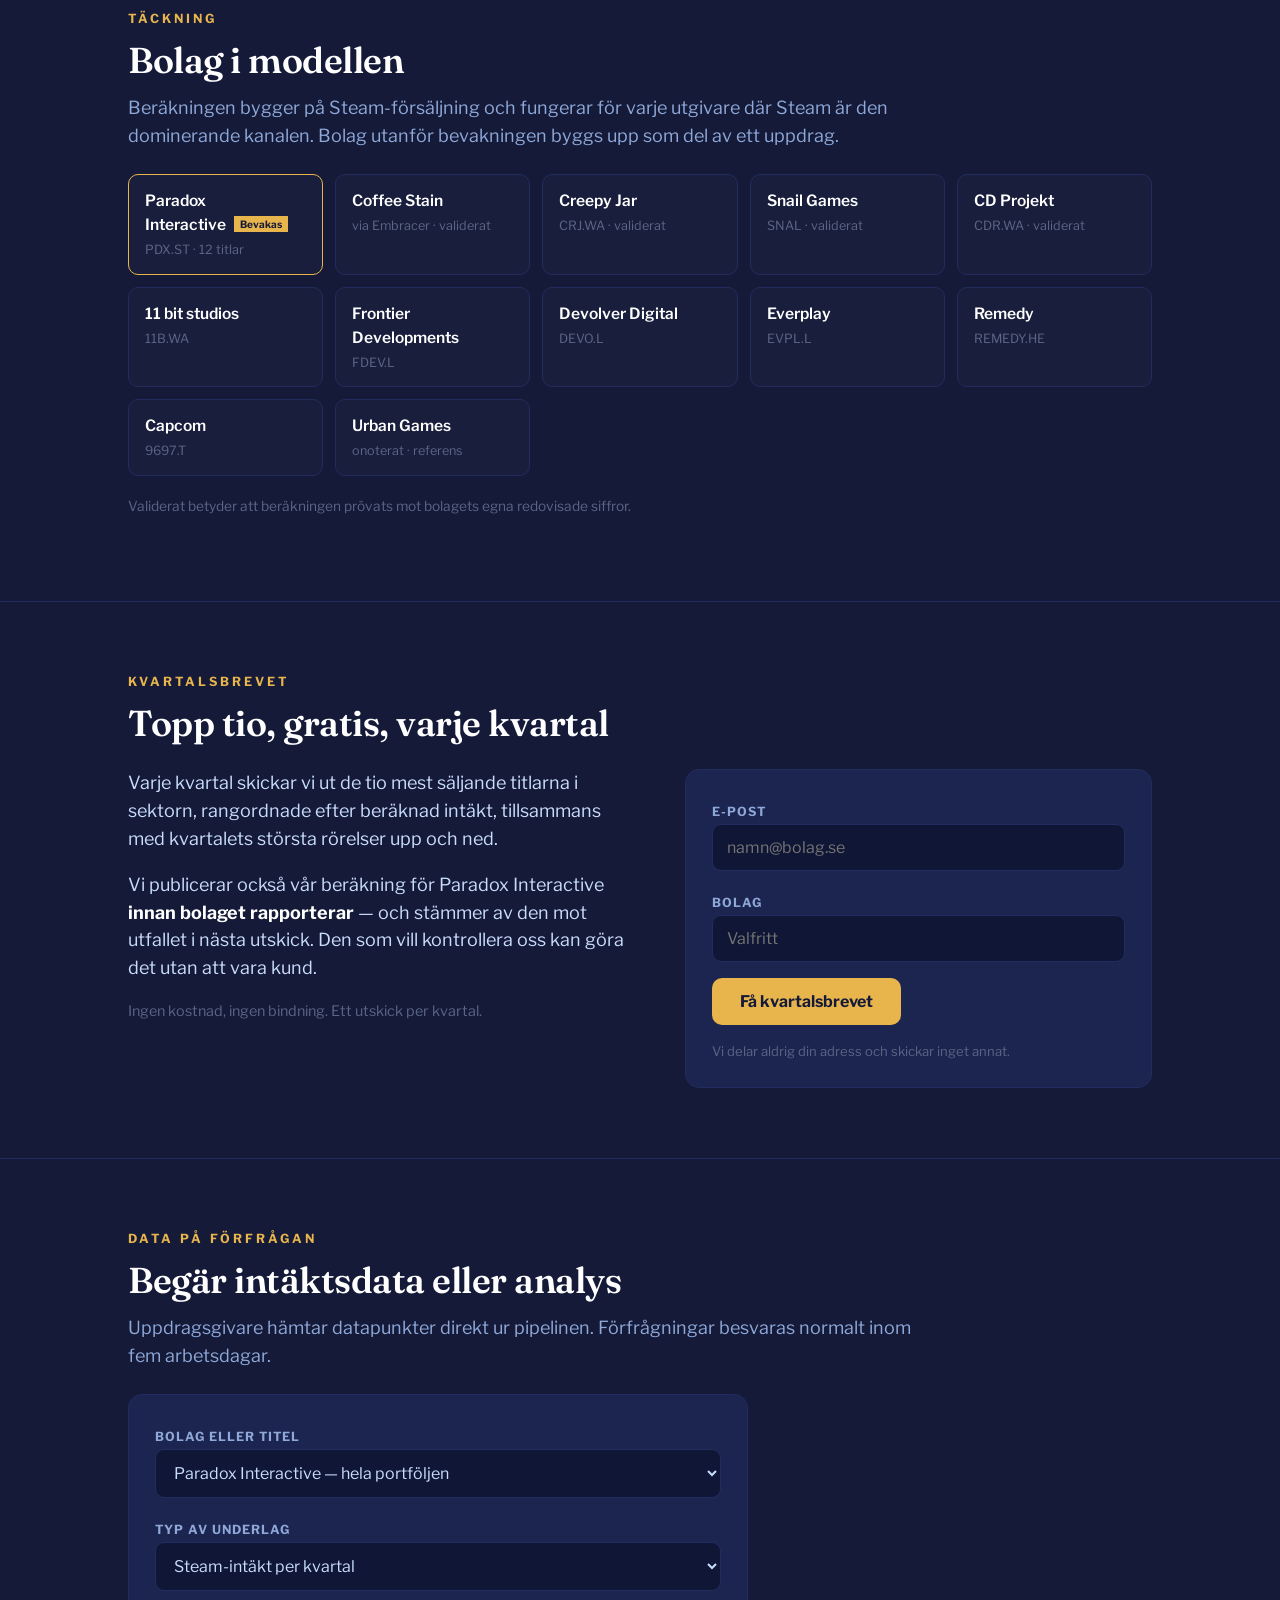
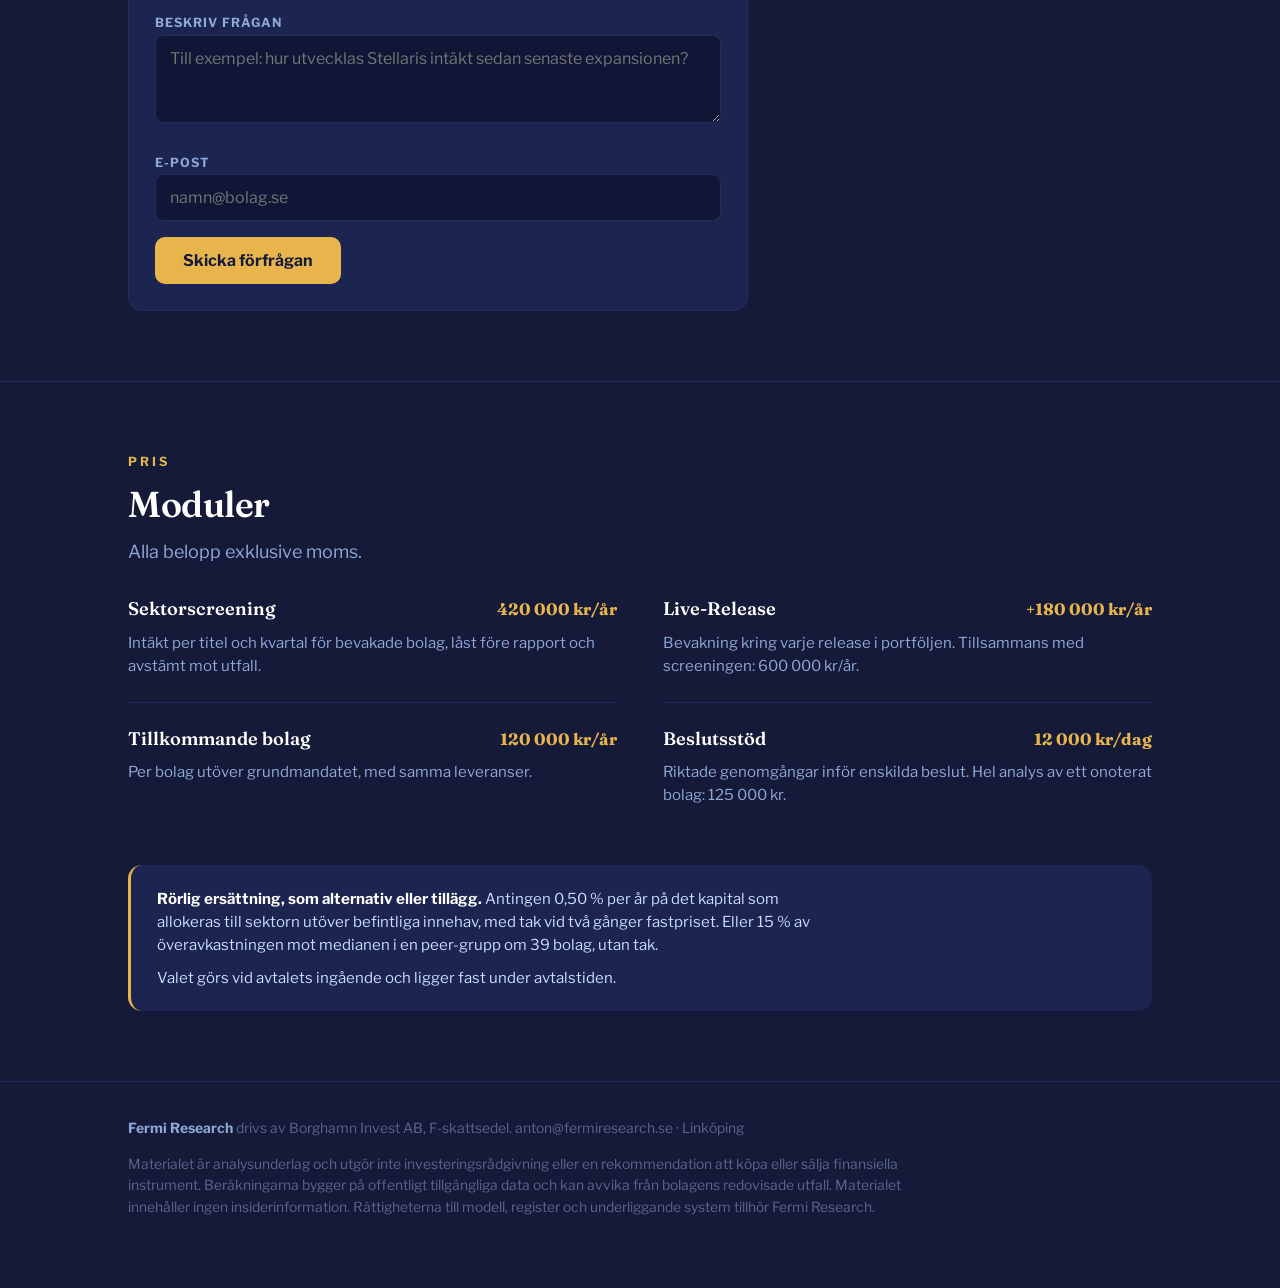
==== commit 20df72ff: "Add files via upload" ====
--- a/index.html
+++ b/index.html
@@ -3,323 +3,518 @@
 <head>
 <meta charset="utf-8">
 <meta name="viewport" content="width=device-width, initial-scale=1">
-<title>Fermi Research</title>
-<meta name="description" content="Intäktsestimat på titelnivå för noterade spelbolag. Fryst före rapport, avstämt mot utfall.">
+<title>Fermi Research — liveintäkter från Steam</title>
+<meta name="description" content="Vi beräknar intäkten för varje produkt i realtid och levererar en komplett bild av hur spelet och bolaget presterar.">
 <link rel="preconnect" href="https://fonts.googleapis.com">
 <link rel="preconnect" href="https://fonts.gstatic.com" crossorigin>
-<link href="https://fonts.googleapis.com/css2?family=Fraunces:opsz,wght@9..144,300;9..144,600&family=Libre+Franklin:wght@400;500;600&display=swap" rel="stylesheet">
+<link href="https://fonts.googleapis.com/css2?family=Fraunces:opsz,wght@9..144,400;9..144,600;9..144,700&family=Libre+Franklin:wght@400;600;700&display=swap" rel="stylesheet">
 <style>
-:root{
-  --bg:#0E1230; --card:#181F4B; --navy:#1E2761; --navy-djup:#141A45;
-  --ice:#CADCFC; --ice-dim:#8FA8D8; --muted:#5B6685;
-  --gold:#E8B54D; --gold-ljus:#F0C766;
-}
+:root{--bg:#141A38;--card:#1C2450;--navy:#232C5E;--linje:#2C3568;--ice:#CADCFC;
+ --dim:#8FA8D8;--sot:#5B6685;--gold:#E8B54D;--gold-l:#F0C766;--gron:#6FCF97}
 *{box-sizing:border-box}
-html{-webkit-text-size-adjust:100%}
 body{margin:0;background:var(--bg);color:var(--ice);
-  font:400 17px/1.68 "Libre Franklin",system-ui,sans-serif;
-  -webkit-font-smoothing:antialiased}
-h1,h2,h3{font-family:Fraunces,Georgia,serif;font-weight:300;margin:0;
-  letter-spacing:-.01em}
-h1{font-size:clamp(2.2rem,5.2vw,3.6rem);line-height:1.08}
-h2{font-size:clamp(1.5rem,3vw,2.1rem);line-height:1.18}
-h3{font-size:1.15rem;line-height:1.3;font-weight:600}
-p{margin:0 0 1em;max-width:64ch;color:var(--ice-dim)}
-a{color:var(--ice);text-decoration-color:var(--muted);text-underline-offset:4px}
-a:hover{text-decoration-color:var(--gold)}
+ font:400 18px/1.55 "Libre Franklin",system-ui,sans-serif;-webkit-font-smoothing:antialiased}
+h1,h2,h3{font-family:Fraunces,Georgia,serif;margin:0;color:#fff}
+h1{font-weight:700;font-size:clamp(2.2rem,4.8vw,3.4rem);line-height:1.08;letter-spacing:-1px}
+h2{font-weight:600;font-size:clamp(1.6rem,3.2vw,2.25rem);line-height:1.16;letter-spacing:-.5px}
+h3{font-weight:600;font-size:1.3rem;line-height:1.28}
+p{margin:0 0 1em;max-width:66ch}
+a{color:#fff}
 :focus-visible{outline:2px solid var(--gold);outline-offset:3px}
 .num{font-variant-numeric:tabular-nums}
-.skal{max-width:1140px;margin:0 auto;padding:0 30px}
-section{padding:82px 0;border-top:1px solid var(--navy)}
-
-.topp{display:flex;justify-content:space-between;align-items:center;gap:24px;
-  padding:26px 0;flex-wrap:wrap}
-.logo{display:flex;align-items:baseline;gap:11px}
-.logo b{font-family:Fraunces;font-weight:600;font-size:1.2rem;color:var(--ice)}
-.logo i{font-style:normal;font-size:.78rem;color:var(--muted);
-  letter-spacing:.04em}
-.topp nav{display:flex;gap:26px;font-size:.93rem}
-.topp nav a{text-decoration:none;color:var(--ice-dim)}
+.skal{max-width:1080px;margin:0 auto;padding:0 28px}
+section{padding:70px 0;border-top:1px solid var(--navy)}
+.kicker{color:var(--gold);font-size:.78rem;font-weight:700;letter-spacing:3px;
+ text-transform:uppercase;margin-bottom:12px}
+.kort{background:var(--card);border:1px solid var(--navy);border-radius:14px;padding:26px}
+
+.topp{display:flex;justify-content:space-between;align-items:center;gap:22px;
+ padding:22px 0;flex-wrap:wrap}
+.logo b{font-family:Fraunces;font-weight:700;font-size:1.2rem;color:#fff;display:block}
+.logo i{font-style:normal;font-size:.71rem;color:var(--gold);letter-spacing:.09em}
+.topp nav{display:flex;gap:24px;font-size:.91rem;flex-wrap:wrap}
+.topp nav a{text-decoration:none;color:var(--dim)}
 .topp nav a:hover{color:var(--gold)}
 
-.hero{display:grid;grid-template-columns:1.08fr .92fr;gap:60px;align-items:start;
-  padding:56px 0 88px}
-.hero h1 em{font-style:normal;color:var(--gold-ljus)}
-.hero p.ing{font-size:1.13rem;margin-top:24px;color:var(--ice-dim)}
-.nyckel{margin-top:36px;display:flex;gap:38px;flex-wrap:wrap}
-.nyckel div{border-left:2px solid var(--gold);padding-left:15px}
-.nyckel b{display:block;font-family:Fraunces;font-weight:300;font-size:1.85rem;
-  line-height:1.1;color:var(--ice)}
-.nyckel small{color:var(--muted);font-size:.83rem;line-height:1.4;display:block;
-  max-width:20ch;margin-top:5px}
-
-.panel{background:var(--card);border:1px solid var(--navy);margin:0}
+header.hero{background:linear-gradient(160deg,#101635 0%,var(--bg) 72%);
+ padding:72px 0 60px;border-bottom:1px solid var(--navy)}
+.hero h1{max-width:17ch;margin-bottom:20px}
+.hero p.ing{font-size:1.2rem;max-width:42ch;margin-bottom:30px}
+.knapp{display:inline-block;background:var(--gold);color:#141A38;font-weight:700;
+ font-size:1rem;padding:15px 30px;border-radius:10px;text-decoration:none}
+.knapp:hover{background:var(--gold-l)}
+.proof{margin-top:26px;font-size:.92rem;color:var(--dim)}
+
+/* flikar */
+.flikar{display:flex;gap:4px;margin-top:30px;border-bottom:1px solid var(--navy);
+ flex-wrap:wrap}
+.flik{background:none;border:0;border-bottom:2px solid transparent;color:var(--dim);
+ font:600 .97rem/1 "Libre Franklin";padding:14px 20px;cursor:pointer;
+ border-radius:8px 8px 0 0}
+.flik:hover{color:var(--ice)}
+.flik[aria-selected="true"]{color:#fff;border-bottom-color:var(--gold);
+ background:rgba(232,181,77,.07)}
+.blad{display:none;padding-top:26px}
+.blad.pa{display:block}
+
+.graflada svg{width:100%;display:block;overflow:visible}
+.legend{display:flex;gap:24px;padding:12px 4px 0;font-size:.85rem;color:var(--dim);flex-wrap:wrap}
+.legend i{display:inline-block;width:13px;height:13px;border-radius:3px;margin-right:7px;
+ vertical-align:-2px;font-style:normal}
+
+/* topplista med lasta rader */
+.rank{list-style:none;padding:0;margin:0}
+.rank li{display:grid;grid-template-columns:26px 1fr 96px 104px;gap:16px;
+ align-items:center;padding:13px 0;border-bottom:1px solid var(--navy)}
+.rank .pos{color:var(--sot);font-size:.86rem;text-align:right}
+.rank .titel{color:#fff;font-weight:600;font-size:1rem}
+.rank .titel small{display:block;color:var(--sot);font-weight:400;font-size:.79rem;
+ margin-top:2px}
+.rank .bar{height:8px;background:var(--navy);border-radius:4px;overflow:hidden}
+.rank .bar span{display:block;height:100%;background:var(--ice);border-radius:4px}
+.rank li.last .bar span{background:var(--navy)}
+.rank .bel{font-family:Fraunces;font-weight:600;font-size:1.05rem;color:#fff;
+ text-align:right}
+.rank li.last .bel{color:var(--sot);filter:blur(4.5px);user-select:none}
+.rank li.last .titel{color:var(--dim)}
+.lasrad{display:flex;align-items:center;gap:12px;padding:20px 0 0;color:var(--dim);
+ font-size:.92rem}
+.lasrad a{color:var(--gold);font-weight:600}
+
+/* Live-Release-panel */
 .panel-topp{display:flex;justify-content:space-between;align-items:center;gap:12px;
-  padding:15px 20px;border-bottom:1px solid var(--navy);background:var(--navy-djup)}
-.panel-titel{font-family:Fraunces;font-weight:600;font-size:1rem;color:var(--ice)}
-.puls{display:inline-flex;align-items:center;gap:8px;color:var(--gold);
-  font-size:.79rem;font-weight:500}
+ padding-bottom:16px;border-bottom:1px solid var(--navy);margin-bottom:18px}
+.panel-titel{font-family:Fraunces;font-weight:600;font-size:1.1rem;color:#fff}
+.puls{display:inline-flex;align-items:center;gap:8px;color:var(--gold);font-size:.76rem;
+ font-weight:700;letter-spacing:1px;text-transform:uppercase}
 .prick{width:7px;height:7px;border-radius:50%;background:var(--gold)}
 @media (prefers-reduced-motion:no-preference){
-  .prick{animation:blink 2.6s ease-in-out infinite}
-  @keyframes blink{0%,100%{opacity:1}50%{opacity:.25}}
-}
-.ned{padding:24px 20px 8px}
-.ned .stor{font-family:Fraunces;font-weight:300;font-size:3.1rem;line-height:1;
-  color:var(--gold-ljus)}
-.ned .etikett{color:var(--muted);font-size:.87rem;margin-top:9px}
-.graf{padding:14px 20px 20px}
-.graf svg{width:100%;height:124px;display:block}
-.graf figcaption{color:var(--muted);font-size:.82rem;margin-top:11px;max-width:42ch}
-.panel-fot{padding:12px 20px;border-top:1px solid var(--navy);
-  background:var(--navy-djup);color:var(--muted);font-size:.79rem}
-
-.tva{display:grid;grid-template-columns:1.05fr .95fr;gap:60px;align-items:start}
-.lista{list-style:none;padding:0;margin:16px 0 0}
-.lista li{padding:14px 0;border-bottom:1px solid var(--navy);display:flex;
-  justify-content:space-between;gap:22px;align-items:baseline}
-.lista li b{font-weight:500;color:var(--ice)}
-.lista li span{color:var(--muted);font-size:.87rem;white-space:nowrap}
-
-.siffror{display:flex;gap:0;flex-wrap:wrap;margin-top:8px}
-.siffror div{flex:1 1 150px;padding:22px 24px 22px 0;border-right:1px solid var(--navy)}
-.siffror div:last-child{border-right:0}
-.siffror b{display:block;font-family:Fraunces;font-weight:300;font-size:2.5rem;
-  line-height:1;color:var(--gold-ljus)}
-.siffror small{display:block;color:var(--muted);font-size:.85rem;margin-top:8px}
-
-.moduler{display:grid;grid-template-columns:repeat(2,1fr);gap:0 50px}
-.modul{padding:28px 0;border-top:1px solid var(--navy)}
-.modul:nth-child(-n+2){border-top:0;padding-top:8px}
+ .prick{animation:blink 2.6s ease-in-out infinite}
+ @keyframes blink{0%,100%{opacity:1}50%{opacity:.22}}}
+.ned{display:flex;align-items:baseline;gap:14px;margin-bottom:6px}
+.ned .stor{font-family:Fraunces;font-weight:700;font-size:2.9rem;line-height:1;
+ color:var(--gold-l)}
+.ned .etikett{color:var(--dim);font-size:.9rem}
+.graf svg{width:100%;height:120px;display:block}
+.graf figcaption{color:var(--dim);font-size:.83rem;margin-top:10px;max-width:46ch}
+.panel-fot{padding-top:14px;margin-top:14px;border-top:1px solid var(--navy);
+ color:var(--sot);font-size:.79rem}
+
+/* tackning */
+.bolag{display:grid;grid-template-columns:repeat(auto-fill,minmax(178px,1fr));gap:12px;
+ margin-top:24px}
+.bolag div{border:1px solid var(--navy);border-radius:10px;padding:14px 16px;
+ background:rgba(255,255,255,.02)}
+.bolag b{display:block;color:#fff;font-size:.97rem;font-weight:600}
+.bolag span{display:block;color:var(--sot);font-size:.79rem;margin-top:3px}
+.bolag div.aktiv{border-color:var(--gold)}
+.bolag div.aktiv b::after{content:"Bevakas";font-size:.63rem;font-weight:700;
+ color:#141A38;background:var(--gold);padding:2px 6px;margin-left:8px;vertical-align:2px}
+
+.falt{display:block;margin-bottom:16px}
+.falt .lbl{font-size:.78rem;font-weight:700;letter-spacing:1px;text-transform:uppercase;
+ color:var(--dim);margin-bottom:7px}
+.falt select,.falt input,.falt textarea{width:100%;background:#101635;color:var(--ice);
+ border:1px solid var(--navy);border-radius:9px;padding:13px 14px;font-size:1rem;
+ font-family:inherit}
+.falt textarea{min-height:88px;resize:vertical}
+.skickaknapp{background:var(--gold);color:#141A38;border:none;font-weight:700;
+ font-size:1rem;padding:14px 28px;border-radius:10px;cursor:pointer;font-family:inherit}
+.skickaknapp:hover{background:var(--gold-l)}
+
+.moduler{display:grid;grid-template-columns:repeat(2,1fr);gap:0 46px}
+.modul{padding:24px 0;border-top:1px solid var(--navy)}
+.modul:nth-child(-n+2){border-top:0;padding-top:6px}
 .modul-topp{display:flex;justify-content:space-between;align-items:baseline;gap:16px}
-.pris{font-family:Fraunces;font-weight:600;font-size:1.02rem;color:var(--gold);
-  white-space:nowrap}
-.modul p{font-size:.96rem;margin:10px 0 0}
-.rorlig{margin-top:42px;padding:24px 26px;background:var(--card);
-  border-left:3px solid var(--gold)}
-.rorlig p{font-size:.96rem;margin-bottom:.65em}
+.modul h3{font-size:1.14rem}
+.pris{font-family:Fraunces;font-weight:700;font-size:1.03rem;color:var(--gold);
+ white-space:nowrap}
+.modul p{font-size:.94rem;color:var(--dim);margin:8px 0 0}
+.rorlig{margin-top:34px;padding:22px 26px;background:var(--card);border-radius:14px;
+ border-left:3px solid var(--gold)}
+.rorlig p{font-size:.94rem;margin-bottom:.6em}
 .rorlig p:last-child{margin-bottom:0}
-.rorlig b{color:var(--ice)}
-
-footer{border-top:1px solid var(--navy);padding:38px 0 64px;color:var(--muted);
-  font-size:.89rem}
-footer p{max-width:76ch;color:var(--muted)}
-footer b{color:var(--ice-dim)}
+
+.karta{display:grid;grid-template-columns:repeat(4,1fr);gap:24px;margin-top:26px}
+.karta h4{font-family:Fraunces;font-weight:700;font-size:.92rem;color:var(--gold);margin:0 0 5px}
+.karta b{display:block;color:#fff;font-size:1rem;margin-bottom:6px}
+.karta p{font-size:.89rem;color:var(--dim);margin:0;max-width:none}
+.karta .nu b::after{content:"Live";font-size:.65rem;font-weight:700;color:#141A38;
+ background:var(--gold);padding:2px 7px;margin-left:9px;vertical-align:2px}
+
+footer{border-top:1px solid var(--navy);padding:36px 0 56px;color:var(--sot);font-size:.87rem}
+footer p{max-width:80ch;color:var(--sot)}
 
 @media (max-width:900px){
-  .hero,.tva{grid-template-columns:1fr;gap:44px}
-  .moduler{grid-template-columns:1fr}
-  .modul:nth-child(2){border-top:1px solid var(--navy);padding-top:28px}
-  .siffror div{border-right:0;border-bottom:1px solid var(--navy);flex-basis:100%}
-  .siffror div:last-child{border-bottom:0}
-  section{padding:58px 0}
-}
+ .karta{grid-template-columns:repeat(2,1fr)}
+ .moduler{grid-template-columns:1fr}
+ .modul:nth-child(2){border-top:1px solid var(--navy);padding-top:24px}
+ section{padding:52px 0}
+ .rank li{grid-template-columns:22px 1fr 84px}
+ .rank .bar{display:none}}
+@media (max-width:900px){.brevgrid{grid-template-columns:1fr!important;gap:32px!important}}
+@media (max-width:620px){.karta{grid-template-columns:1fr}}
 </style>
 </head>
 <body>
-
 <div class="skal">
-  <header class="topp">
-    <div class="logo">
-      <b>Fermi Research</b>
-      <i>We measure what others estimate</i>
+ <div class="topp">
+  <div class="logo"><b>FERMI RESEARCH</b><i>We measure what others estimate</i></div>
+  <nav><a href="#data">Data</a><a href="#tackning">Täckning</a>
+   <a href="#brev">Kvartalsbrevet</a><a href="#pris">Pris</a>
+   <a href="#forfragan">Begär data</a></nav>
+ </div>
+</div>
+
+<header class="hero">
+ <div class="skal">
+  <div class="kicker">Liveintäkter från Steam</div>
+  <h1>Se intäkten byggas, dag för dag.</h1>
+  <p class="ing">Vi beräknar intäkten för varje produkt i realtid och sätter
+  ihop den till en komplett bild av hur spelet — och bolaget — presterar.</p>
+  <a href="#forfragan" class="knapp">Begär data eller pilotkvartal</a>
+  <div class="proof">Femton kvartals blindtestad historik. Medelfel 8,5 % mot
+  bolagens rapporterade utfall.</div>
+ </div>
+</header>
+
+<section id="data">
+ <div class="skal">
+  <div class="kicker">Ur modellen</div>
+  <h2>Paradox Interactive</h2>
+
+  <div class="flikar" role="tablist">
+   <button class="flik" role="tab" aria-selected="true" data-blad="b1">Intäkt per kvartal</button>
+   <button class="flik" role="tab" aria-selected="false" data-blad="b2">Per titel</button>
+   <button class="flik" role="tab" aria-selected="false" data-blad="b3">Live-Release</button>
+  </div>
+
+  <div class="blad pa" id="b1">
+   <p style="color:var(--dim);max-width:62ch">Ljusa staplar är bolagets
+   rapporterade Steam-intäkt. Guld är vår beräkning, låst och publicerad före
+   rapporten.</p>
+   <div class="kort graflada" style="margin-top:18px">
+    <svg viewBox="0 0 940 296" role="img" aria-label="Steam-intäkt per kvartal, MSEK">
+     <g stroke="#232C5E" stroke-width="1">
+      <line x1="46" y1="248" x2="930" y2="248"/><line x1="46" y1="186" x2="930" y2="186"/>
+      <line x1="46" y1="124" x2="930" y2="124"/><line x1="46" y1="62" x2="930" y2="62"/></g>
+     <g fill="#8FA8D8" font-size="12" font-family="Libre Franklin" text-anchor="end">
+      <text x="38" y="252">0</text><text x="38" y="190">250</text>
+      <text x="38" y="128">500</text><text x="38" y="66">750</text></g>
+     <g id="staplar"></g>
+     <g id="etiketter" fill="#8FA8D8" font-size="12" font-family="Libre Franklin"
+        text-anchor="middle"></g>
+    </svg>
+    <div class="legend">
+     <span><i style="background:#CADCFC"></i>Rapporterat utfall</span>
+     <span><i style="background:#E8B54D"></i>Vår beräkning, låst före rapport</span>
     </div>
-    <nav>
-      <a href="#leverans">Leverans</a>
-      <a href="#traff">Träffsäkerhet</a>
-      <a href="#moduler">Pris</a>
-      <a href="#kontakt">Kontakt</a>
-    </nav>
-  </header>
-</div>
-
-<div class="skal">
-  <div class="hero">
-    <div>
-      <h1>Vad spelbolagen sålde <em>förra kvartalet</em> — innan de berättar det.</h1>
-      <p class="ing">Intäktsestimat per titel och kvartal för noterade spelbolag.
-      Varje estimat fryses med datum före rapport och stäms av mot utfallet.</p>
-      <div class="nyckel">
-        <div><b class="num">8,5&nbsp;%</b><small>medelfel mot rapporterat utfall</small></div>
-        <div><b class="num">119</b><small>titlar, 12 bolag</small></div>
-        <div><b class="num">2016</b><small>data tillbaka till</small></div>
-      </div>
+   </div>
+  </div>
+
+  <div class="blad" id="b2">
+   <p style="color:var(--dim);max-width:62ch">Steam-intäkt per titel, senast
+   avstämda kvartal. De tre största visas som utdrag.</p>
+   <div class="kort" style="margin-top:18px">
+    <ul class="rank">
+     <li><span class="pos">1</span><span class="titel">Crusader Kings III
+      <small>Paradox Development Studio</small></span>
+      <span class="bar"><span style="width:100%"></span></span>
+      <span class="bel num">82 <small style="font-size:.7rem;color:#8FA8D8">MSEK</small></span></li>
+     <li><span class="pos">2</span><span class="titel">Hearts of Iron IV
+      <small>Paradox Development Studio</small></span>
+      <span class="bar"><span style="width:100%"></span></span>
+      <span class="bel num">82 <small style="font-size:.7rem;color:#8FA8D8">MSEK</small></span></li>
+     <li><span class="pos">3</span><span class="titel">Stellaris
+      <small>Paradox Development Studio</small></span>
+      <span class="bar"><span style="width:94%"></span></span>
+      <span class="bel num">77 <small style="font-size:.7rem;color:#8FA8D8">MSEK</small></span></li>
+     <li class="last"><span class="pos">4</span><span class="titel">Cities: Skylines II
+      <small>Colossal Order</small></span>
+      <span class="bar"><span style="width:77%"></span></span>
+      <span class="bel num">88 MSEK</span></li>
+     <li class="last"><span class="pos">5</span><span class="titel">Age of Wonders 4
+      <small>Triumph Studios</small></span>
+      <span class="bar"><span style="width:49%"></span></span>
+      <span class="bel num">64 MSEK</span></li>
+     <li class="last"><span class="pos">6</span><span class="titel">Europa Universalis V
+      <small>Paradox Tinto</small></span>
+      <span class="bar"><span style="width:49%"></span></span>
+      <span class="bel num">71 MSEK</span></li>
+     <li class="last"><span class="pos">7</span><span class="titel">Victoria 3
+      <small>Paradox Development Studio</small></span>
+      <span class="bar"><span style="width:35%"></span></span>
+      <span class="bel num">55 MSEK</span></li>
+     <li class="last"><span class="pos">8</span><span class="titel">Cities: Skylines
+      <small>Colossal Order</small></span>
+      <span class="bar"><span style="width:34%"></span></span>
+      <span class="bel num">51 MSEK</span></li>
+    </ul>
+    <div class="lasrad">
+     <svg width="15" height="17" viewBox="0 0 15 17" fill="none" aria-hidden="true">
+      <rect x="1" y="7" width="13" height="9" rx="2" stroke="#E8B54D" stroke-width="1.6"/>
+      <path d="M4 7V4.5a3.5 3.5 0 017 0V7" stroke="#E8B54D" stroke-width="1.6"/></svg>
+     <span>Fyra av tolv titlar visas. <a href="#forfragan">Begär fullständigt
+     underlag</a> för hela portföljen, historik och pågående kvartal.</span>
     </div>
-
-    <figure class="panel" id="bevakning">
-      <div class="panel-topp">
-        <span class="panel-titel" id="p-titel">Pågående bevakning</span>
-        <span class="puls"><span class="prick"></span>Aktiv</span>
-      </div>
-      <div class="ned">
-        <div class="stor num" id="p-ned">—</div>
-        <div class="etikett" id="p-rel">Läser in…</div>
-      </div>
-      <div class="graf">
-        <svg id="p-graf" viewBox="0 0 460 124" preserveAspectRatio="none"
-             role="img" aria-label="Förhandsintresse under bevakningsperioden"></svg>
-        <figcaption id="p-cap">Förhandsintresse, indexerat till 100 vid
-        bevakningens start.</figcaption>
-      </div>
-      <div class="panel-fot" id="p-fot">—</div>
-    </figure>
-  </div>
-</div>
-
-<section id="leverans">
-  <div class="skal">
-    <h2>Vad ni får</h2>
-    <div class="tva" style="margin-top:30px">
-      <div>
-        <p>Underlaget är byggt för någon som redan kan räkna själv. Ni får
-        siffran, perioden den avser och datumet den frystes — inte en
-        berättelse om varför den känns rimlig.</p>
-        <p>Estimaten avser bolagens försäljning per titel, inte aktiekursens
-        rörelse. Vad ni gör med informationen är er sak.</p>
-        <p>Kring en lansering rapporteras bevakningen löpande under fönstret,
-        från kvartalet före release till kvartalet efter.</p>
-      </div>
-      <div>
-        <h3>Leveranser</h3>
-        <ul class="lista">
-          <li><b>Kvartalsestimat per titel</b><span>fryst före rapport</span></li>
-          <li><b>Avstämning mot utfall</b><span>efter varje rapport</span></li>
-          <li><b>Lanseringsrapport</b><span>löpande under fönstret</span></li>
-          <li><b>Releasekalender</b><span>uppdaterad löpande</span></li>
-          <li><b>Riktade genomgångar</b><span>på beställning</span></li>
-        </ul>
-      </div>
+   </div>
+  </div>
+
+  <div class="blad" id="b3">
+   <p style="color:var(--dim);max-width:62ch">Ett lanseringskvartal avgör ofta
+   året, och försäljningen är koncentrerad till några få dygn. Live-Release
+   startar kvartalet före release och trappas ned kvartalet efter.</p>
+   <div class="kort" style="margin-top:18px">
+    <div class="panel-topp">
+     <span class="panel-titel" id="p-titel">Pågående bevakning</span>
+     <span class="puls"><span class="prick"></span>Live</span>
     </div>
-  </div>
+    <div class="ned"><span class="stor num" id="p-ned">—</span>
+     <span class="etikett" id="p-rel">Läser in…</span></div>
+    <div class="graf">
+     <svg id="p-graf" viewBox="0 0 900 120" preserveAspectRatio="none" role="img"
+          aria-label="Förhandsintresse under bevakningsperioden"></svg>
+     <figcaption id="p-cap">Förhandsintresse, indexerat till 100 vid bevakningens start.</figcaption>
+    </div>
+    <div class="panel-fot" id="p-fot">—</div>
+   </div>
+  </div>
+
+  <div class="karta">
+   <div><h4>Q3 2026</h4><b>Intäktsdashboard</b>
+    <p>Intäkt i USD, dag för dag och titel för titel, i webbportal.</p></div>
+   <div class="nu"><h4>Q3–Q4 2026</h4><b>Live-Release</b>
+    <p>Lanseringar bevakade med löpande rapportering genom hela fönstret.</p></div>
+   <div><h4>Q4 2026</h4><b>Sentimentbevakning</b>
+    <p>Spelarsentiment per titel över tid — tidig signal på styrka och slitage.</p></div>
+   <div><h4>Q1 2027</h4><b>Xbox och PlayStation</b>
+    <p>Konsolintäkter in i beräkningen — hela den digitala bilden.</p></div>
+  </div>
+ </div>
 </section>
 
-<section id="traff">
-  <div class="skal">
-    <h2>Träffsäkerheten är publicerad</h2>
-    <div class="tva" style="margin-top:30px">
-      <div>
-        <p>De flesta som säljer estimat redovisar inte hur ofta de har fel.
-        Vi för en logg. Varje siffra i den har omfattning och datum, och den
-        lämnas i sin helhet till uppdragsgivare.</p>
-        <p>Det gör siffran granskningsbar. Det är hela poängen med att sälja
-        underlag till någon som kan ifrågasätta det.</p>
-      </div>
-      <div>
-        <div class="siffror">
-          <div><b class="num">8,5 %</b><small>Medelfel<br>15 kvartal</small></div>
-          <div><b class="num">6,8 %</b><small>Lanseringskvartal<br>samma period</small></div>
-          <div><b class="num">8,0 %</b><small>Övriga kvartal<br>samma period</small></div>
-        </div>
-        <p style="font-size:.87rem;margin-top:20px">Perioden avser fjärde
-        kvartalet 2022 till andra kvartalet 2026.</p>
-      </div>
+<section id="tackning">
+ <div class="skal">
+  <div class="kicker">Täckning</div>
+  <h2>Bolag i modellen</h2>
+  <p style="color:var(--dim);margin-top:12px;max-width:64ch">Beräkningen bygger
+  på Steam-försäljning och fungerar för varje utgivare där Steam är den
+  dominerande kanalen. Bolag utanför bevakningen byggs upp som del av ett
+  uppdrag.</p>
+  <div class="bolag">
+   <div class="aktiv"><b>Paradox Interactive</b><span>PDX.ST · 12 titlar</span></div>
+   <div><b>Coffee Stain</b><span>via Embracer · validerat</span></div>
+   <div><b>Creepy Jar</b><span>CRJ.WA · validerat</span></div>
+   <div><b>Snail Games</b><span>SNAL · validerat</span></div>
+   <div><b>CD Projekt</b><span>CDR.WA · validerat</span></div>
+   <div><b>11 bit studios</b><span>11B.WA</span></div>
+   <div><b>Frontier Developments</b><span>FDEV.L</span></div>
+   <div><b>Devolver Digital</b><span>DEVO.L</span></div>
+   <div><b>Everplay</b><span>EVPL.L</span></div>
+   <div><b>Remedy</b><span>REMEDY.HE</span></div>
+   <div><b>Capcom</b><span>9697.T</span></div>
+   <div><b>Urban Games</b><span>onoterat · referens</span></div>
+  </div>
+  <p style="color:var(--sot);font-size:.86rem;margin-top:20px">Validerat betyder
+  att beräkningen prövats mot bolagets egna redovisade siffror.</p>
+ </div>
+</section>
+
+
+<section id="brev">
+ <div class="skal">
+  <div class="kicker">Kvartalsbrevet</div>
+  <h2>Topp tio, gratis, varje kvartal</h2>
+  <div style="display:grid;grid-template-columns:1.04fr .96fr;gap:52px;
+              align-items:start;margin-top:24px" class="brevgrid">
+   <div>
+    <p>Varje kvartal skickar vi ut de tio mest säljande titlarna i sektorn,
+    rangordnade efter beräknad intäkt, tillsammans med kvartalets största
+    rörelser upp och ned.</p>
+    <p>Vi publicerar också vår beräkning för Paradox Interactive <b style="color:#fff">innan
+    bolaget rapporterar</b> — och stämmer av den mot utfallet i nästa utskick.
+    Den som vill kontrollera oss kan göra det utan att vara kund.</p>
+    <p style="color:var(--sot);font-size:.9rem">Ingen kostnad, ingen bindning.
+    Ett utskick per kvartal.</p>
+   </div>
+   <div class="kort">
+    <div id="brevform">
+     <label class="falt"><span class="lbl">E-post</span>
+      <input id="b-mail" type="email" placeholder="namn@bolag.se"></label>
+     <label class="falt"><span class="lbl">Bolag</span>
+      <input id="b-bolag" type="text" placeholder="Valfritt"></label>
+     <button class="skickaknapp" id="b-knapp">Få kvartalsbrevet</button>
+     <p style="color:var(--sot);font-size:.82rem;margin:16px 0 0">Vi delar
+     aldrig din adress och skickar inget annat.</p>
     </div>
-  </div>
+    <div id="brevkvitto" style="display:none;color:var(--gron);padding:8px 0">
+     Tack. Du får nästa kvartalsbrev när Paradox rapporterar den 29 oktober.
+    </div>
+   </div>
+  </div>
+ </div>
 </section>
 
-<section id="moduler">
-  <div class="skal">
-    <h2>Moduler och pris</h2>
-    <p style="margin-top:18px">Alla belopp exklusive moms.</p>
-
-    <div class="moduler" style="margin-top:34px">
-      <div class="modul">
-        <div class="modul-topp"><h3>Sektorscreening</h3>
-          <span class="pris">420 000 kr/år</span></div>
-        <p>Kvartalsvisa intäktsestimat på titelnivå för bevakade bolag, med
-        fryst estimat och avstämning mot utfall.</p>
-      </div>
-      <div class="modul">
-        <div class="modul-topp"><h3>Lanseringsbevakning</h3>
-          <span class="pris">+180 000 kr/år</span></div>
-        <p>Löpande bevakning kring varje release i portföljen, från kvartalet
-        före till kvartalet efter. Tillsammans med screeningen: 600 000 kr/år.</p>
-      </div>
-      <div class="modul">
-        <div class="modul-topp"><h3>Tillkommande bolag</h3>
-          <span class="pris">120 000 kr/år</span></div>
-        <p>Per bolag utöver grundmandatet, med samma leveranser och samma
-        avstämning mot utfall.</p>
-      </div>
-      <div class="modul">
-        <div class="modul-topp"><h3>Beslutsstöd</h3>
-          <span class="pris">12 000 kr/dag</span></div>
-        <p>Riktade genomgångar inför enskilda beslut. Hel analys av ett
-        onoterat bolag: 125 000 kr.</p>
-      </div>
-    </div>
-
-    <div class="rorlig">
-      <p><b>Rörlig ersättning, som alternativ eller tillägg.</b> Antingen
-      0,50&nbsp;% per år på det kapital som allokeras till sektorn utöver
-      befintliga innehav, med tak vid två gånger fastpriset. Eller 15&nbsp;% av
-      överavkastningen mot medianen i en peer-grupp om 39 bolag, utan tak.</p>
-      <p>Valet görs vid avtalets ingående och ligger fast under avtalstiden.</p>
-    </div>
-  </div>
+<section id="forfragan">
+ <div class="skal">
+  <div class="kicker">Data på förfrågan</div>
+  <h2>Begär intäktsdata eller analys</h2>
+  <p style="color:var(--dim);margin-top:12px">Uppdragsgivare hämtar datapunkter
+  direkt ur pipelinen. Förfrågningar besvaras normalt inom fem arbetsdagar.</p>
+  <div class="kort" style="max-width:620px;margin-top:24px">
+   <div id="formular">
+    <label class="falt"><span class="lbl">Bolag eller titel</span>
+     <select id="f-spel">
+      <option>Paradox Interactive — hela portföljen</option>
+      <option>Crusader Kings III</option><option>Hearts of Iron IV</option>
+      <option>Stellaris</option><option>Cities: Skylines II</option>
+      <option>Europa Universalis V</option><option>Transport Fever 3</option>
+      <option>Coffee Stain</option><option>CD Projekt</option>
+      <option>Frontier Developments</option><option>Annat bolag i sektorn</option>
+     </select></label>
+    <label class="falt"><span class="lbl">Typ av underlag</span>
+     <select id="f-typ">
+      <option>Steam-intäkt per kvartal</option>
+      <option>Daglig intäkt under pågående kvartal</option>
+      <option>Lanseringsbevakning (Live-Release)</option>
+      <option>Prognos kommande kvartal</option>
+      <option>Spelarbas och engagemang</option>
+      <option>Skräddarsydd analys</option></select></label>
+    <label class="falt"><span class="lbl">Beskriv frågan</span>
+     <textarea id="f-txt" placeholder="Till exempel: hur utvecklas Stellaris intäkt sedan senaste expansionen?"></textarea></label>
+    <label class="falt"><span class="lbl">E-post</span>
+     <input id="f-mail" type="email" placeholder="namn@bolag.se"></label>
+    <button class="skickaknapp" id="f-knapp">Skicka förfrågan</button>
+   </div>
+   <div id="kvitto" style="display:none;font-size:1.04rem;color:var(--gron);padding:10px 0">
+    Förfrågan noterad. Vi återkommer inom två arbetsdagar.</div>
+  </div>
+ </div>
 </section>
 
-<footer id="kontakt">
-  <div class="skal">
-    <p><b>Fermi Research</b> drivs av Borghamn Invest AB, F-skattsedel.
-    anton@fermiresearch.se</p>
-    <p style="margin-top:16px">Materialet är analysunderlag och utgör inte
-    investeringsrådgivning eller en rekommendation att köpa eller sälja
-    finansiella instrument. Estimat är egna beräkningar och kan avvika från
-    bolagens redovisade utfall. Rättigheterna till modell, register och
-    underliggande system tillhör Fermi Research.</p>
-  </div>
+<section id="pris">
+ <div class="skal">
+  <div class="kicker">Pris</div>
+  <h2>Moduler</h2>
+  <p style="color:var(--dim);margin-top:12px">Alla belopp exklusive moms.</p>
+  <div class="moduler" style="margin-top:26px">
+   <div class="modul"><div class="modul-topp"><h3>Sektorscreening</h3>
+    <span class="pris">420 000 kr/år</span></div>
+    <p>Intäkt per titel och kvartal för bevakade bolag, låst före rapport och
+    avstämt mot utfall.</p></div>
+   <div class="modul"><div class="modul-topp"><h3>Live-Release</h3>
+    <span class="pris">+180 000 kr/år</span></div>
+    <p>Bevakning kring varje release i portföljen. Tillsammans med screeningen:
+    600 000 kr/år.</p></div>
+   <div class="modul"><div class="modul-topp"><h3>Tillkommande bolag</h3>
+    <span class="pris">120 000 kr/år</span></div>
+    <p>Per bolag utöver grundmandatet, med samma leveranser.</p></div>
+   <div class="modul"><div class="modul-topp"><h3>Beslutsstöd</h3>
+    <span class="pris">12 000 kr/dag</span></div>
+    <p>Riktade genomgångar inför enskilda beslut. Hel analys av ett onoterat
+    bolag: 125 000 kr.</p></div>
+  </div>
+  <div class="rorlig">
+   <p><b style="color:#fff">Rörlig ersättning, som alternativ eller tillägg.</b>
+   Antingen 0,50 % per år på det kapital som allokeras till sektorn utöver
+   befintliga innehav, med tak vid två gånger fastpriset. Eller 15 % av
+   överavkastningen mot medianen i en peer-grupp om 39 bolag, utan tak.</p>
+   <p>Valet görs vid avtalets ingående och ligger fast under avtalstiden.</p>
+  </div>
+ </div>
+</section>
+
+<footer>
+ <div class="skal">
+  <p><b style="color:var(--dim)">Fermi Research</b> drivs av Borghamn Invest AB,
+  F-skattsedel. anton@fermiresearch.se · Linköping</p>
+  <p style="margin-top:14px">Materialet är analysunderlag och utgör inte
+  investeringsrådgivning eller en rekommendation att köpa eller sälja finansiella
+  instrument. Beräkningarna bygger på offentligt tillgängliga data och kan avvika
+  från bolagens redovisade utfall. Materialet innehåller ingen
+  insiderinformation. Rättigheterna till modell, register och underliggande
+  system tillhör Fermi Research.</p>
+ </div>
 </footer>
 
 <script>
-const el = id => document.getElementById(id);
-
-function rita(index){
-  const svg = el("p-graf");
-  if (!index || index.length < 2){ svg.innerHTML = ""; return; }
-  const W=460,H=124,m=11;
-  const v=index.map(p=>p.i), lo=Math.min(...v), hi=Math.max(...v);
-  const sp=Math.max(hi-lo,1);
-  const xy=index.map((p,i)=>[m+i*(W-2*m)/(index.length-1),
-                             H-m-(p.i-lo)*(H-2*m)/sp]);
-  const d=xy.map((p,i)=>(i?"L":"M")+p[0].toFixed(1)+" "+p[1].toFixed(1)).join(" ");
-  svg.innerHTML=
-    `<defs><linearGradient id="g" x1="0" y1="0" x2="0" y2="1">
-      <stop offset="0%" stop-color="#E8B54D" stop-opacity=".22"/>
-      <stop offset="100%" stop-color="#E8B54D" stop-opacity="0"/>
-     </linearGradient></defs>`+
-    `<path d="${d} L${W-m} ${H-m} L${m} ${H-m} Z" fill="url(#g)"/>`+
-    `<path d="${d}" fill="none" stroke="#F0C766" stroke-width="1.7"
-      stroke-linejoin="round" vector-effect="non-scaling-stroke"/>`+
-    `<circle cx="${xy.at(-1)[0].toFixed(1)}" cy="${xy.at(-1)[1].toFixed(1)}"
-      r="3.4" fill="#F0C766"/>`;
-  if (index.at(-1).i > 100)
-    el("p-cap").textContent = "Förhandsintresset har stärkts sedan bevakningen inleddes.";
+const el=id=>document.getElementById(id);
+
+document.querySelectorAll(".flik").forEach(f=>f.addEventListener("click",()=>{
+ document.querySelectorAll(".flik").forEach(x=>x.setAttribute("aria-selected","false"));
+ document.querySelectorAll(".blad").forEach(x=>x.classList.remove("pa"));
+ f.setAttribute("aria-selected","true");
+ el(f.dataset.blad).classList.add("pa");
+}));
+
+(function(){
+ const d=[{q:"Q1'24",v:381},{q:"Q2'24",v:489},{q:"Q3'24",v:370},{q:"Q4'24",v:628},
+  {q:"Q1'25",v:381},{q:"Q2'25",v:395},{q:"Q3'25",v:341},{q:"Q4'25",v:738},
+  {q:"Q1'26",v:336},{q:"Q2'26",v:461},{q:"Q2'26 ber.",v:477,est:true}];
+ const x0=54,x1=930,y0=248,max=800,br=(x1-x0)/d.length,bw=br*.62;
+ let s="",e="";
+ d.forEach((p,i)=>{
+  const h=(p.v/max)*(y0-40), x=x0+i*br+(br-bw)/2;
+  s+=`<rect x="${x.toFixed(1)}" y="${(y0-h).toFixed(1)}" width="${bw.toFixed(1)}"
+   height="${h.toFixed(1)}" rx="4" fill="${p.est?'#E8B54D':'#CADCFC'}"/>`;
+  s+=`<text x="${(x+bw/2).toFixed(1)}" y="${(y0-h-9).toFixed(1)}"
+   fill="${p.est?'#F0C766':'#CADCFC'}" font-size="12" font-weight="600"
+   font-family="Libre Franklin" text-anchor="middle">${p.v}</text>`;
+  e+=`<text x="${(x+bw/2).toFixed(1)}" y="268">${p.q}</text>`;});
+ el("staplar").innerHTML=s; el("etiketter").innerHTML=e;
+})();
+
+function rita(ix){
+ const svg=el("p-graf"); if(!ix||ix.length<2){svg.innerHTML="";return;}
+ const W=900,H=120,m=10;
+ const v=ix.map(p=>p.i),lo=Math.min(...v),hi=Math.max(...v),sp=Math.max(hi-lo,1);
+ const xy=ix.map((p,i)=>[m+i*(W-2*m)/(ix.length-1),H-m-(p.i-lo)*(H-2*m)/sp]);
+ const d=xy.map((p,i)=>(i?"L":"M")+p[0].toFixed(1)+" "+p[1].toFixed(1)).join(" ");
+ svg.innerHTML=`<defs><linearGradient id="g" x1="0" y1="0" x2="0" y2="1">
+  <stop offset="0%" stop-color="#E8B54D" stop-opacity=".26"/>
+  <stop offset="100%" stop-color="#E8B54D" stop-opacity="0"/></linearGradient></defs>`+
+  `<path d="${d} L${W-m} ${H-m} L${m} ${H-m} Z" fill="url(#g)"/>`+
+  `<path d="${d}" fill="none" stroke="#F0C766" stroke-width="1.8"
+   stroke-linejoin="round" vector-effect="non-scaling-stroke"/>`+
+  `<circle cx="${xy.at(-1)[0].toFixed(1)}" cy="${xy.at(-1)[1].toFixed(1)}"
+   r="3.5" fill="#F0C766"/>`;
+ if(ix.at(-1).i>100)
+  el("p-cap").textContent="Förhandsintresset har stärkts sedan bevakningen inleddes.";
 }
-
 async function ladda(){
-  try{
-    const r = await fetch("/public/launch",{cache:"no-store"});
-    if(!r.ok) throw 0;
-    const b = (await r.json()).bevakningar || [];
-    if(!b.length) throw 0;
-    const t = b[0];
-    el("p-titel").textContent = t.titel;
-    const rel = new Date(t.release);
-    const dagar = Math.ceil((rel - new Date())/86400000);
-    el("p-ned").textContent = Math.abs(dagar);
-    el("p-rel").textContent = (dagar>0 ? "dagar till release " : "dagar sedan release ")
-      + rel.toLocaleDateString("sv-SE");
-    el("p-fot").textContent = t.bevakning_start
-      ? "Bevakning inledd " + t.bevakning_start : "Bevakning inledd";
-    rita(t.index);
-  }catch(e){
-    el("p-rel").textContent = "Bevakningen visas här när den är tillgänglig.";
-    el("p-fot").textContent = "";
-  }
+ try{
+  const r=await fetch("/public/launch",{cache:"no-store"}); if(!r.ok)throw 0;
+  const b=(await r.json()).bevakningar||[]; if(!b.length)throw 0;
+  const t=b[0];
+  el("p-titel").textContent=t.titel;
+  const rel=new Date(t.release), dagar=Math.ceil((rel-new Date())/86400000);
+  el("p-ned").textContent=Math.abs(dagar);
+  el("p-rel").textContent=(dagar>0?"dagar till release ":"dagar sedan release ")
+   +rel.toLocaleDateString("sv-SE");
+  el("p-fot").textContent=t.bevakning_start?"Bevakning inledd "+t.bevakning_start:"";
+  rita(t.index);
+ }catch(e){
+  el("p-rel").textContent="Bevakningen visas här när den är tillgänglig.";
+  el("p-fot").textContent="";}
 }
-ladda();
-setInterval(ladda, 300000);
+ladda(); setInterval(ladda,300000);
+
+el("b-knapp").addEventListener("click",()=>{
+ const m=el("b-mail").value.trim();
+ if(!m||!m.includes("@")){el("b-mail").focus();return;}
+ window.location.href="mailto:anton@fermiresearch.se?subject="+
+  encodeURIComponent("Prenumeration kvartalsbrevet")+"&body="+
+  encodeURIComponent("E-post: "+m+"\nBolag: "+el("b-bolag").value);
+ el("brevform").style.display="none"; el("brevkvitto").style.display="block";
+});
+
+el("f-knapp").addEventListener("click",()=>{
+ const rad=["Bolag/titel: "+el("f-spel").value,"Underlag: "+el("f-typ").value,
+  "Fråga: "+el("f-txt").value,"Avsändare: "+el("f-mail").value].join("\n");
+ window.location.href="mailto:anton@fermiresearch.se?subject="+
+  encodeURIComponent("Förfrågan via fermiresearch.se")+"&body="+encodeURIComponent(rad);
+ el("formular").style.display="none"; el("kvitto").style.display="block";
+});
 </script>
 </body>
 </html>
